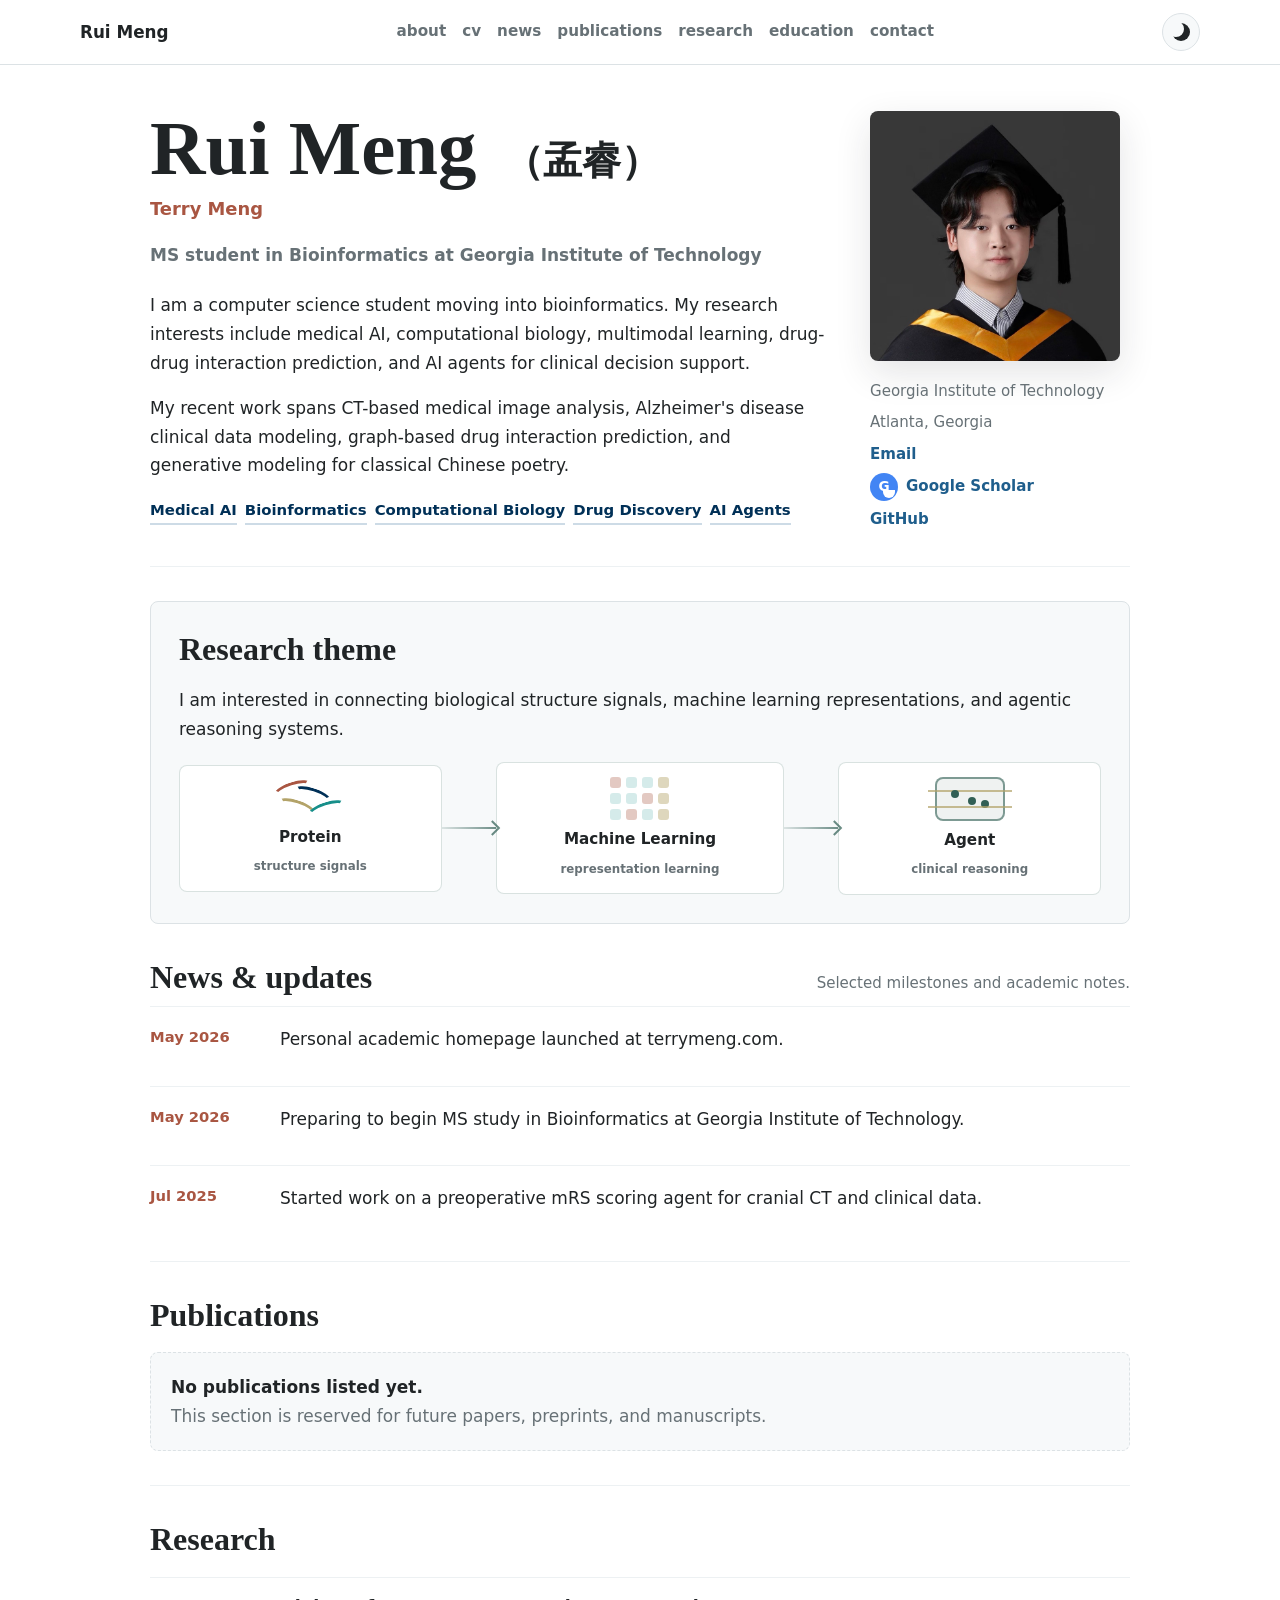
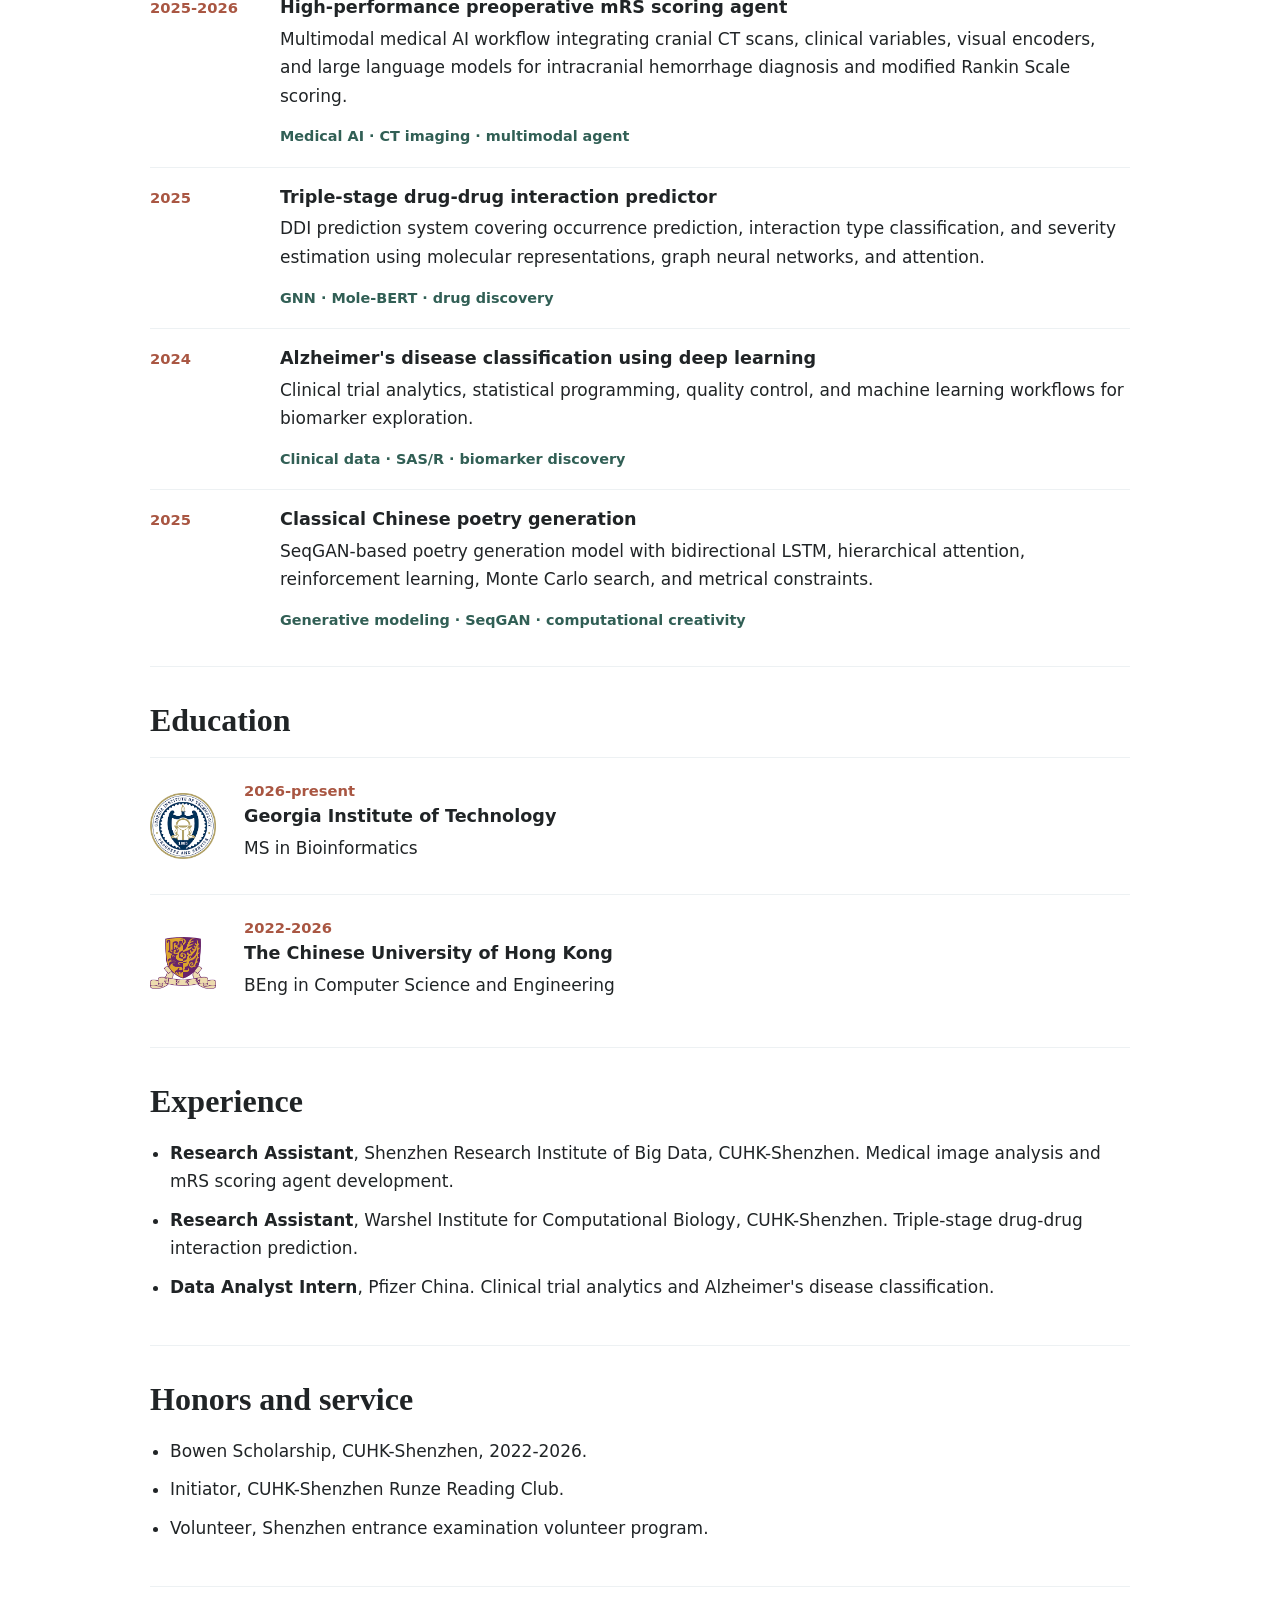
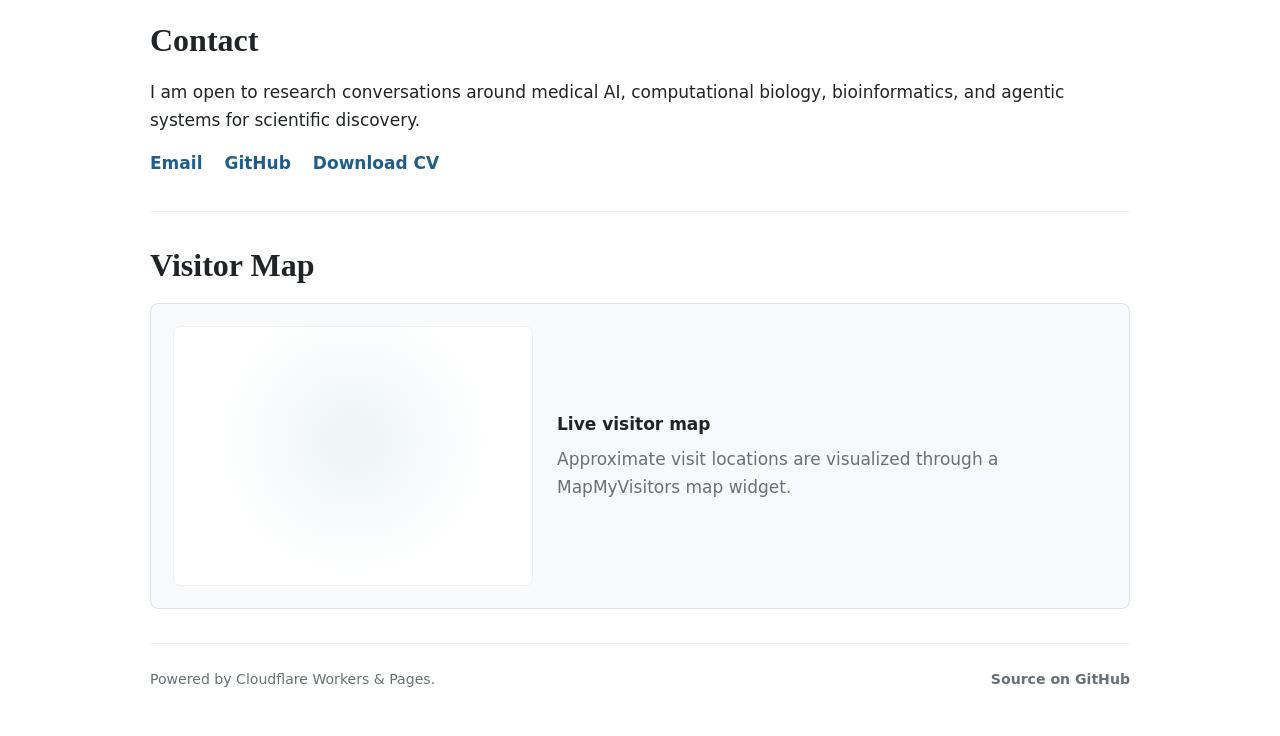
==== index.html @ f602e898 "Load visitor map synchronously" ====
<!doctype html>
<html lang="en">
  <head>
    <meta charset="utf-8" />
    <meta name="viewport" content="width=device-width, initial-scale=1" />
    <meta
      name="description"
      content="Rui Meng (Terry) is a computer science and bioinformatics student working on medical AI, computational biology, and AI agents."
    />
    <title>Rui Meng | Terry Meng</title>
    <link rel="stylesheet" href="styles.css" />
  </head>
  <body>
    <header class="site-nav">
      <div class="nav-inner">
        <a class="nav-name" href="#about">Rui Meng</a>
        <nav aria-label="Primary navigation">
          <a href="#about">about</a>
          <a href="assets/rui-meng-cv.pdf" target="_blank" rel="noreferrer">cv</a>
          <a href="#news">news</a>
          <a href="#publications">publications</a>
          <a href="#research">research</a>
          <a href="#education">education</a>
          <a href="#contact">contact</a>
        </nav>
        <button class="theme-toggle" type="button" aria-label="Switch to dark mode" aria-pressed="false">
          <span class="theme-icon" aria-hidden="true"></span>
        </button>
      </div>
    </header>

    <main class="page">
      <section id="about" class="intro">
        <div class="intro-copy">
          <h1>Rui Meng <span>（孟睿）</span></h1>
          <p class="subtitle">Terry Meng</p>
          <p class="role">
            MS student in Bioinformatics at Georgia Institute of Technology
          </p>
          <p>
            I am a computer science student moving into bioinformatics. My
            research interests include medical AI, computational biology,
            multimodal learning, drug-drug interaction prediction, and AI agents
            for clinical decision support.
          </p>
          <p>
            My recent work spans CT-based medical image analysis, Alzheimer's
            disease clinical data modeling, graph-based drug interaction
            prediction, and generative modeling for classical Chinese poetry.
          </p>
          <div class="tag-list" aria-label="Research interests">
            <span>Medical AI</span>
            <span>Bioinformatics</span>
            <span>Computational Biology</span>
            <span>Drug Discovery</span>
            <span>AI Agents</span>
          </div>
        </div>

        <aside class="intro-card" aria-label="Profile">
          <img
            class="portrait"
            src="assets/rui-meng-portrait.jpg"
            alt="Portrait of Rui Meng"
          />
          <div class="contact-mini">
            <p>Georgia Institute of Technology</p>
            <p>Atlanta, Georgia</p>
            <a href="mailto:ruimeng@link.cuhk.edu.cn">Email</a>
            <a
              class="scholar-link"
              href="https://scholar.google.com/citations?hl=zh-TW&amp;view_op=list_works&amp;gmla=AIqSsVtcHORJJxtle1S6Qe3i-XWsUtNAnCPm99GvoOduJxQQ4515jihdUo9Xwxlu1vpnOQ913yXoX1tkluy8Vg8rRFk&amp;user=augMBgYAAAAJ"
              target="_blank"
              rel="noreferrer"
            >
              <span class="scholar-icon" aria-hidden="true">G</span>
              Google Scholar
            </a>
            <a href="https://github.com/ruimeng2004" target="_blank" rel="noreferrer">GitHub</a>
          </div>
        </aside>
      </section>

      <section class="section note-box">
        <h2>Research theme</h2>
        <p>
          I am interested in connecting biological structure signals, machine
          learning representations, and agentic reasoning systems.
        </p>
        <div class="science-card" aria-label="Protein to machine learning to agent concept diagram">
          <div class="science-node">
            <div class="protein-ribbon" aria-hidden="true">
              <span></span><span></span><span></span><span></span>
            </div>
            <strong>Protein</strong>
            <small>structure signals</small>
          </div>
          <div class="science-link" aria-hidden="true"></div>
          <div class="science-node">
            <div class="ml-grid" aria-hidden="true">
              <span></span><span></span><span></span><span></span>
              <span></span><span></span><span></span><span></span>
              <span></span><span></span><span></span><span></span>
            </div>
            <strong>Machine Learning</strong>
            <small>representation learning</small>
          </div>
          <div class="science-link" aria-hidden="true"></div>
          <div class="science-node">
            <div class="agent-chip" aria-hidden="true">
              <span></span><span></span><span></span>
            </div>
            <strong>Agent</strong>
            <small>clinical reasoning</small>
          </div>
        </div>
      </section>

      <section id="news" class="section">
        <div class="section-head">
          <h2>News &amp; updates</h2>
          <span>Selected milestones and academic notes.</span>
        </div>
        <div class="news-list">
          <article>
            <time>May 2026</time>
            <p>Personal academic homepage launched at terrymeng.com.</p>
          </article>
          <article>
            <time>May 2026</time>
            <p>Preparing to begin MS study in Bioinformatics at Georgia Institute of Technology.</p>
          </article>
          <article>
            <time>Jul 2025</time>
            <p>Started work on a preoperative mRS scoring agent for cranial CT and clinical data.</p>
          </article>
        </div>
      </section>

      <section id="publications" class="section">
        <h2>Publications</h2>
        <div class="empty-state">
          <strong>No publications listed yet.</strong>
          <p>This section is reserved for future papers, preprints, and manuscripts.</p>
        </div>
      </section>

      <section id="research" class="section">
        <h2>Research</h2>
        <div class="research-list">
          <article>
            <time>2025-2026</time>
            <div>
              <h3>High-performance preoperative mRS scoring agent</h3>
              <p>
                Multimodal medical AI workflow integrating cranial CT scans,
                clinical variables, visual encoders, and large language models
                for intracranial hemorrhage diagnosis and modified Rankin Scale
                scoring.
              </p>
              <span>Medical AI · CT imaging · multimodal agent</span>
            </div>
          </article>
          <article>
            <time>2025</time>
            <div>
              <h3>Triple-stage drug-drug interaction predictor</h3>
              <p>
                DDI prediction system covering occurrence prediction, interaction
                type classification, and severity estimation using molecular
                representations, graph neural networks, and attention.
              </p>
              <span>GNN · Mole-BERT · drug discovery</span>
            </div>
          </article>
          <article>
            <time>2024</time>
            <div>
              <h3>Alzheimer's disease classification using deep learning</h3>
              <p>
                Clinical trial analytics, statistical programming, quality
                control, and machine learning workflows for biomarker exploration.
              </p>
              <span>Clinical data · SAS/R · biomarker discovery</span>
            </div>
          </article>
          <article>
            <time>2025</time>
            <div>
              <h3>Classical Chinese poetry generation</h3>
              <p>
                SeqGAN-based poetry generation model with bidirectional LSTM,
                hierarchical attention, reinforcement learning, Monte Carlo
                search, and metrical constraints.
              </p>
              <span>Generative modeling · SeqGAN · computational creativity</span>
            </div>
          </article>
        </div>
      </section>

      <section id="education" class="section">
        <h2>Education</h2>
        <div class="education-list">
          <article>
            <img src="assets/gatech-logo.png" alt="Georgia Tech seal" />
            <div>
              <time>2026-present</time>
              <h3>Georgia Institute of Technology</h3>
              <p>MS in Bioinformatics</p>
            </div>
          </article>
          <article>
            <img src="assets/cuhk-logo.png" alt="CUHK emblem" />
            <div>
              <time>2022-2026</time>
              <h3>The Chinese University of Hong Kong</h3>
              <p>BEng in Computer Science and Engineering</p>
            </div>
          </article>
        </div>
      </section>

      <section id="experience" class="section">
        <h2>Experience</h2>
        <ul class="text-list">
          <li>
            <strong>Research Assistant</strong>, Shenzhen Research Institute of Big Data,
            CUHK-Shenzhen. Medical image analysis and mRS scoring agent development.
          </li>
          <li>
            <strong>Research Assistant</strong>, Warshel Institute for Computational Biology,
            CUHK-Shenzhen. Triple-stage drug-drug interaction prediction.
          </li>
          <li>
            <strong>Data Analyst Intern</strong>, Pfizer China. Clinical trial analytics and
            Alzheimer's disease classification.
          </li>
        </ul>
      </section>

      <section class="section">
        <h2>Honors and service</h2>
        <ul class="text-list">
          <li>Bowen Scholarship, CUHK-Shenzhen, 2022-2026.</li>
          <li>Initiator, CUHK-Shenzhen Runze Reading Club.</li>
          <li>Volunteer, Shenzhen entrance examination volunteer program.</li>
        </ul>
      </section>

      <section id="contact" class="section">
        <h2>Contact</h2>
        <p>
          I am open to research conversations around medical AI, computational
          biology, bioinformatics, and agentic systems for scientific discovery.
        </p>
        <div class="contact-links">
          <a href="mailto:ruimeng@link.cuhk.edu.cn">Email</a>
          <a href="https://github.com/ruimeng2004" target="_blank" rel="noreferrer">GitHub</a>
          <a href="assets/rui-meng-cv.pdf" target="_blank" rel="noreferrer">Download CV</a>
        </div>
      </section>

      <section class="section visitor-section">
        <h2>Visitor Map</h2>
        <div class="visitor-map" aria-label="Live visitor map">
          <div class="visitor-widget">
            <script
              type="text/javascript"
              id="mapmyvisitors"
              src="https://mapmyvisitors.com/map.js?d=gD9f9GRWeYa3bEvKVdi5JHo2NsGibYyhEa54VOa_Qj4&amp;cl=ffffff&amp;w=a"
            ></script>
          </div>
          <div>
            <strong>Live visitor map</strong>
            <p>
              Approximate visit locations are visualized through a
              MapMyVisitors map widget.
            </p>
          </div>
        </div>
      </section>

      <footer class="site-footer">
        <span>Powered by Cloudflare Workers &amp; Pages.</span>
        <a href="https://github.com/ruimeng2004/terrymeng.com" target="_blank" rel="noreferrer">
          Source on GitHub
        </a>
      </footer>
    </main>
    <script src="theme.js"></script>
  </body>
</html>
---- styles.css ----
:root {
  color-scheme: light;
  --ink: #202426;
  --muted: #677176;
  --link: #1f5e8c;
  --line: #dce2e5;
  --soft-line: #edf1f3;
  --wash: #f7f9fa;
  --card: #ffffff;
  --brick: #a95642;
  --green: #315f55;
  --gold: #b3a369;
  --teal: #178f8a;
  --blue: #003057;
  --nav-bg: rgba(255, 255, 255, 0.96);
}

:root[data-theme="dark"] {
  color-scheme: dark;
  --ink: #edf2f3;
  --muted: #a9b5ba;
  --link: #8ec7ff;
  --line: #344146;
  --soft-line: #263238;
  --wash: #151d20;
  --card: #0f1518;
  --brick: #e39a86;
  --green: #8bbeb2;
  --gold: #d3c17c;
  --teal: #72d6d0;
  --blue: #9dc8ff;
  --nav-bg: rgba(15, 21, 24, 0.94);
}

* {
  box-sizing: border-box;
}

html {
  scroll-behavior: smooth;
}

body {
  margin: 0;
  color: var(--ink);
  background: var(--card);
  font-family: ui-sans-serif, system-ui, -apple-system, BlinkMacSystemFont, "Segoe UI", sans-serif;
  font-size: 17px;
  line-height: 1.68;
}

a {
  color: var(--link);
  text-decoration: none;
}

a:hover {
  text-decoration: underline;
}

.site-nav {
  position: sticky;
  top: 0;
  z-index: 20;
  border-bottom: 1px solid var(--line);
  background: var(--nav-bg);
  backdrop-filter: blur(12px);
}

.nav-inner {
  display: flex;
  align-items: center;
  justify-content: space-between;
  gap: 28px;
  width: min(1120px, calc(100% - 40px));
  min-height: 64px;
  margin: 0 auto;
}

.nav-name {
  color: var(--ink);
  font-size: 1.05rem;
  font-weight: 800;
}

.site-nav nav {
  display: flex;
  flex-wrap: wrap;
  gap: 16px;
  font-size: 0.95rem;
  font-weight: 750;
}

.theme-toggle {
  display: inline-grid;
  width: 38px;
  height: 38px;
  place-items: center;
  flex: 0 0 auto;
  border: 1px solid var(--line);
  border-radius: 50%;
  background: var(--wash);
  color: var(--ink);
  cursor: pointer;
}

.theme-icon {
  position: relative;
  width: 18px;
  height: 18px;
  border-radius: 50%;
  background: transparent;
  box-shadow: inset -5px -3px 0 1px var(--ink);
}

:root[data-theme="dark"] .theme-icon {
  width: 30px;
  height: 30px;
  background: url("assets/sun-white.png") center / contain no-repeat;
  box-shadow: none;
}

.site-nav nav a {
  color: var(--muted);
}

.page {
  width: min(980px, calc(100% - 40px));
  margin: 0 auto;
  padding: 46px 0 44px;
}

.intro {
  display: grid;
  grid-template-columns: minmax(0, 1fr) 260px;
  gap: 44px;
  align-items: start;
  padding-bottom: 34px;
  border-bottom: 1px solid var(--soft-line);
}

.intro h1 {
  margin: 0 0 6px;
  font-family: ui-serif, Georgia, Cambria, "Times New Roman", serif;
  font-size: clamp(2.8rem, 6vw, 4.8rem);
  line-height: 1;
}

.intro h1 span {
  display: inline-block;
  margin-left: 8px;
  font-family: ui-sans-serif, system-ui, sans-serif;
  font-size: clamp(1.5rem, 3.2vw, 2.45rem);
  font-weight: 900;
}

.subtitle {
  margin: 0 0 8px;
  color: var(--brick);
  font-size: 1.12rem;
  font-weight: 800;
}

.role {
  margin-bottom: 22px;
  color: var(--muted);
  font-weight: 700;
}

.intro-copy p {
  max-width: 680px;
}

.tag-list {
  display: flex;
  flex-wrap: wrap;
  gap: 8px;
  margin-top: 18px;
}

.tag-list span {
  border-bottom: 2px solid rgba(31, 94, 140, 0.22);
  color: var(--blue);
  font-size: 0.93rem;
  font-weight: 800;
}

.intro-card {
  display: grid;
  gap: 18px;
  justify-items: start;
}

.portrait {
  display: block;
  width: 250px;
  aspect-ratio: 1;
  object-fit: cover;
  object-position: center 22%;
  border-radius: 8px;
  box-shadow: 0 12px 36px rgba(32, 36, 38, 0.12);
}

:root[data-theme="dark"] .portrait {
  box-shadow: 0 12px 38px rgba(0, 0, 0, 0.35);
}

.contact-mini {
  display: grid;
  gap: 6px;
  color: var(--muted);
  font-size: 0.94rem;
}

.contact-mini p {
  margin: 0;
}

.contact-mini a {
  font-weight: 800;
}

.scholar-link {
  display: inline-flex;
  align-items: center;
  gap: 8px;
}

.scholar-icon {
  position: relative;
  display: inline-grid;
  width: 28px;
  height: 28px;
  place-items: center;
  flex: 0 0 auto;
  border-radius: 50%;
  background: #4285f4;
  color: #fff;
  font-size: 0.85rem;
  font-weight: 900;
}

.scholar-icon::after {
  position: absolute;
  right: 3px;
  bottom: 3px;
  width: 12px;
  height: 8px;
  border-radius: 0 0 12px 12px;
  background: #fff;
  content: "";
}

.section {
  padding: 34px 0;
  border-bottom: 1px solid var(--soft-line);
}

.section h2 {
  margin: 0 0 18px;
  font-family: ui-serif, Georgia, Cambria, "Times New Roman", serif;
  font-size: 2rem;
  line-height: 1.2;
}

.section h3 {
  margin: 0 0 6px;
  font-size: 1.1rem;
  line-height: 1.3;
}

.section p {
  margin: 0 0 14px;
}

.section-head {
  display: flex;
  align-items: baseline;
  justify-content: space-between;
  gap: 18px;
  margin-bottom: 10px;
}

.section-head h2 {
  margin-bottom: 0;
}

.section-head span {
  color: var(--muted);
  font-size: 0.94rem;
}

.note-box {
  padding: 28px;
  margin-top: 34px;
  border: 1px solid var(--line);
  border-radius: 8px;
  background: var(--wash);
}

.science-card {
  display: grid;
  grid-template-columns: 1fr 54px 1.1fr 54px 1fr;
  align-items: center;
  margin-top: 18px;
}

.science-node {
  display: grid;
  min-height: 112px;
  align-content: center;
  justify-items: center;
  gap: 7px;
  padding: 14px;
  border: 1px solid rgba(49, 95, 85, 0.18);
  border-radius: 8px;
  background: var(--card);
  text-align: center;
}

.science-node strong {
  font-size: 0.95rem;
}

.science-node small {
  color: var(--muted);
  font-size: 0.74rem;
  font-weight: 800;
}

.science-link {
  position: relative;
  height: 2px;
  background: linear-gradient(90deg, rgba(49, 95, 85, 0.14), rgba(49, 95, 85, 0.7));
}

.science-link::after {
  position: absolute;
  top: 50%;
  right: -2px;
  width: 9px;
  height: 9px;
  border-top: 2px solid rgba(49, 95, 85, 0.72);
  border-right: 2px solid rgba(49, 95, 85, 0.72);
  content: "";
  transform: translateY(-50%) rotate(45deg);
}

.protein-ribbon {
  position: relative;
  width: 74px;
  height: 38px;
}

.protein-ribbon span {
  position: absolute;
  width: 40px;
  height: 16px;
  border: 3px solid var(--brick);
  border-color: var(--brick) transparent transparent transparent;
  border-radius: 50%;
}

.protein-ribbon span:nth-child(1) {
  left: 0;
  top: 2px;
  transform: rotate(-18deg);
}

.protein-ribbon span:nth-child(2) {
  left: 19px;
  top: 8px;
  border-color: var(--blue) transparent transparent transparent;
  transform: rotate(18deg);
}

.protein-ribbon span:nth-child(3) {
  left: 3px;
  top: 20px;
  border-color: var(--gold) transparent transparent transparent;
  transform: rotate(18deg);
}

.protein-ribbon span:nth-child(4) {
  left: 34px;
  top: 22px;
  border-color: var(--teal) transparent transparent transparent;
  transform: rotate(-18deg);
}

.ml-grid {
  display: grid;
  grid-template-columns: repeat(4, 11px);
  gap: 5px;
}

.ml-grid span {
  width: 11px;
  height: 11px;
  border-radius: 3px;
  background: rgba(23, 143, 138, 0.18);
}

.ml-grid span:nth-child(3n + 1) {
  background: rgba(169, 86, 66, 0.32);
}

.ml-grid span:nth-child(4n) {
  background: rgba(179, 163, 105, 0.44);
}

.agent-chip {
  position: relative;
  width: 70px;
  height: 44px;
  border: 2px solid rgba(49, 95, 85, 0.6);
  border-radius: 8px;
  background: rgba(49, 95, 85, 0.08);
}

.agent-chip::before,
.agent-chip::after {
  position: absolute;
  left: -9px;
  right: -9px;
  height: 2px;
  background: rgba(179, 163, 105, 0.7);
  content: "";
}

.agent-chip::before {
  top: 11px;
}

.agent-chip::after {
  bottom: 11px;
}

.agent-chip span {
  position: absolute;
  width: 8px;
  height: 8px;
  border-radius: 50%;
  background: var(--green);
}

.agent-chip span:nth-child(1) {
  left: 14px;
  top: 11px;
}

.agent-chip span:nth-child(2) {
  left: 31px;
  top: 18px;
}

.agent-chip span:nth-child(3) {
  right: 14px;
  bottom: 11px;
}

.news-list,
.research-list,
.education-list {
  display: grid;
  gap: 18px;
}

.news-list article,
.research-list article,
.education-list article {
  display: grid;
  grid-template-columns: 112px minmax(0, 1fr);
  gap: 18px;
  padding-top: 18px;
  border-top: 1px solid var(--soft-line);
}

.news-list time,
.research-list time,
.education-list time {
  color: var(--brick);
  font-size: 0.92rem;
  font-weight: 900;
}

.research-list article span {
  display: block;
  color: var(--green);
  font-size: 0.9rem;
  font-weight: 800;
}

.education-list img {
  width: 66px;
  height: 66px;
  object-fit: contain;
}

.education-list article {
  grid-template-columns: 76px minmax(0, 1fr);
  align-items: center;
}

.empty-state {
  padding: 20px;
  border: 1px dashed var(--line);
  border-radius: 8px;
  background: var(--wash);
}

.empty-state p {
  margin-bottom: 0;
  color: var(--muted);
}

.text-list {
  margin: 0;
  padding-left: 20px;
}

.text-list li {
  margin-bottom: 10px;
}

.contact-links {
  display: flex;
  flex-wrap: wrap;
  gap: 12px 22px;
  font-weight: 800;
}

.visitor-map {
  display: grid;
  grid-template-columns: minmax(260px, 360px) minmax(220px, 1fr);
  gap: 24px;
  align-items: center;
  padding: 22px;
  border: 1px solid var(--line);
  border-radius: 8px;
  background: var(--wash);
}

.visitor-widget {
  display: grid;
  min-height: 260px;
  place-items: center;
  overflow: hidden;
  border: 1px solid var(--soft-line);
  border-radius: 8px;
  background:
    radial-gradient(circle at 50% 44%, rgba(234, 243, 245, 0.9), rgba(255, 255, 255, 0.72) 60%),
    var(--card);
}

.visitor-map strong {
  display: block;
  margin-bottom: 6px;
}

.visitor-map p {
  margin-bottom: 0;
  color: var(--muted);
}

.site-footer {
  display: flex;
  flex-wrap: wrap;
  gap: 8px 16px;
  justify-content: space-between;
  padding: 24px 0 0;
  color: var(--muted);
  font-size: 0.88rem;
}

.site-footer a {
  color: var(--muted);
  font-weight: 800;
}

@media (max-width: 820px) {
  .site-nav {
    position: static;
  }

  .nav-inner {
    align-items: flex-start;
    flex-direction: column;
    padding: 14px 0;
  }

  .intro,
  .visitor-map {
    grid-template-columns: 1fr;
  }

  .intro-card {
    justify-items: start;
  }

  .portrait {
    width: min(250px, 100%);
  }

  .science-card {
    grid-template-columns: 1fr;
    gap: 12px;
  }

  .science-link {
    width: 2px;
    height: 22px;
    justify-self: center;
    background: linear-gradient(180deg, rgba(49, 95, 85, 0.14), rgba(49, 95, 85, 0.7));
  }

  .science-link::after {
    top: auto;
    right: auto;
    bottom: -2px;
    left: 50%;
    transform: translateX(-50%) rotate(135deg);
  }
}

@media (max-width: 560px) {
  body {
    font-size: 16px;
  }

  .page {
    width: min(100% - 28px, 980px);
  }

  .intro h1 span {
    display: block;
    margin: 6px 0 0;
  }

  .news-list article,
  .research-list article,
  .education-list article {
    grid-template-columns: 1fr;
  }

  .note-box {
    padding: 20px;
  }
}
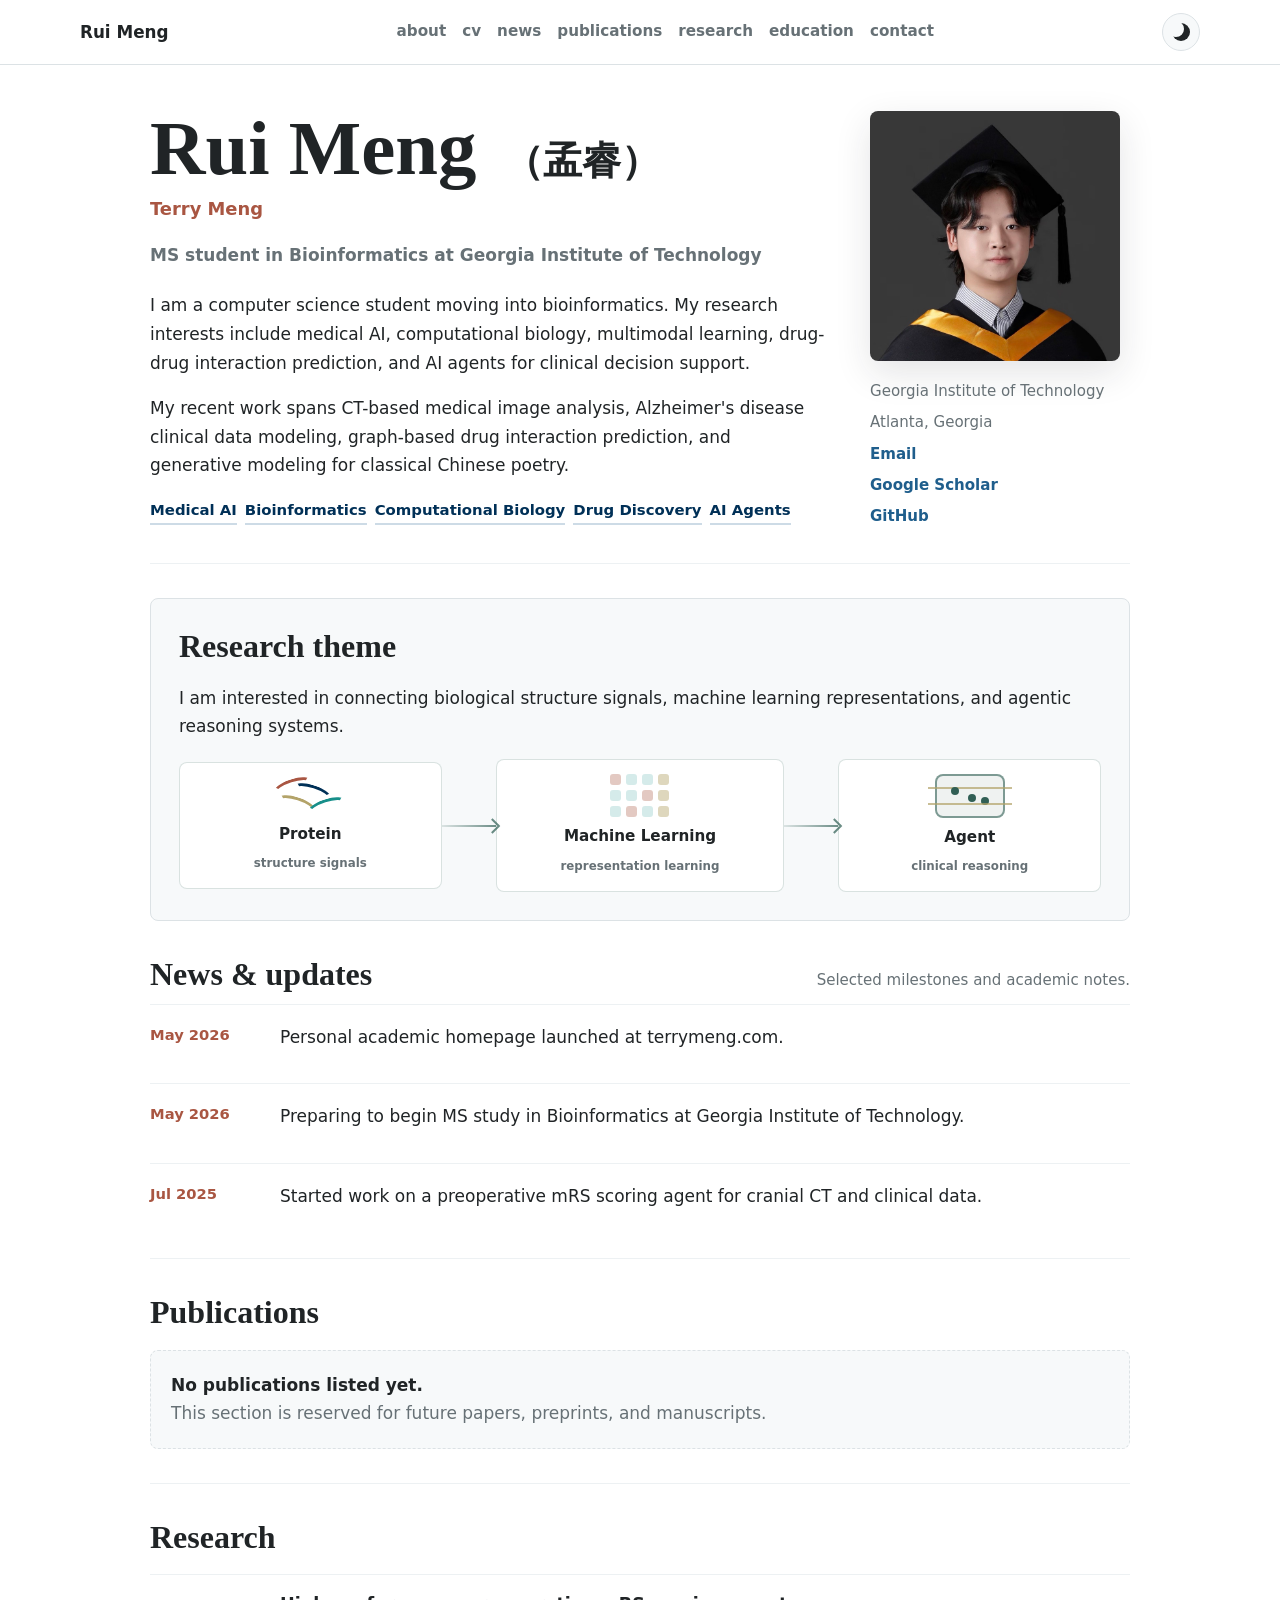
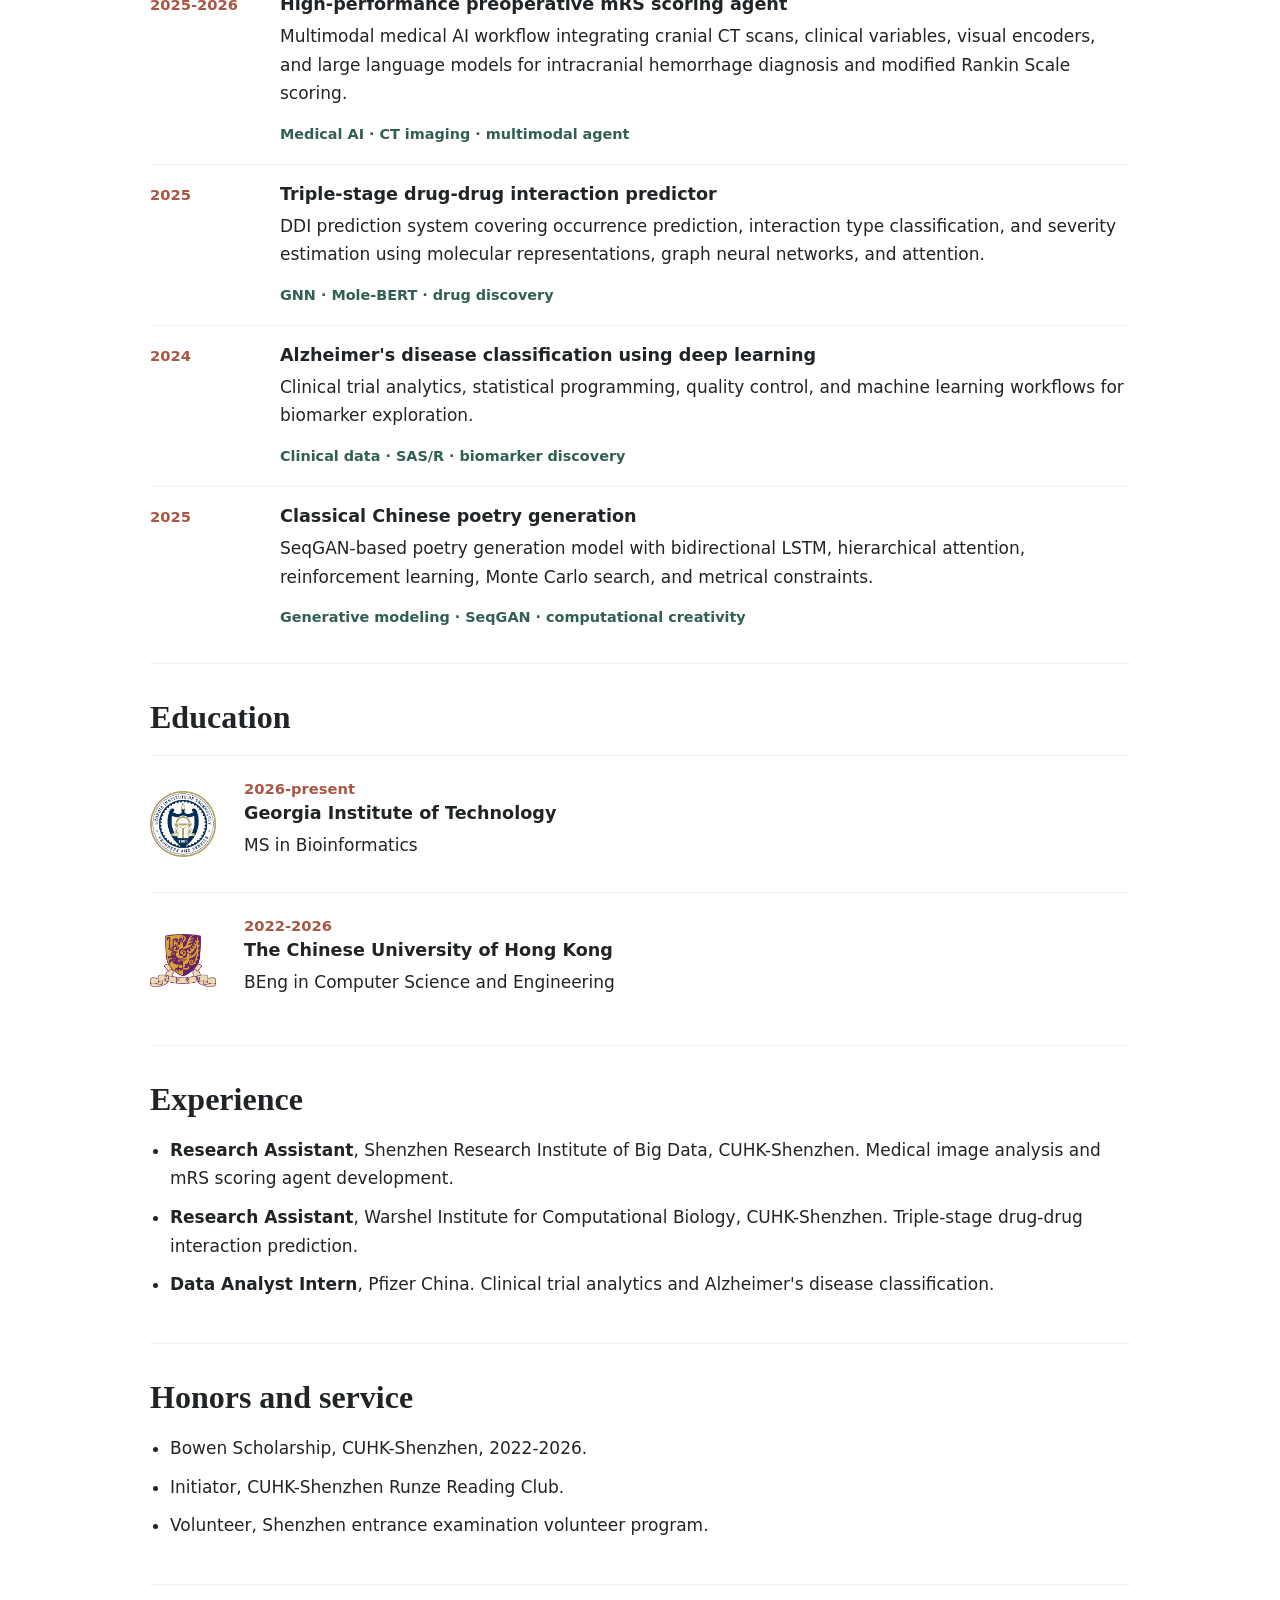
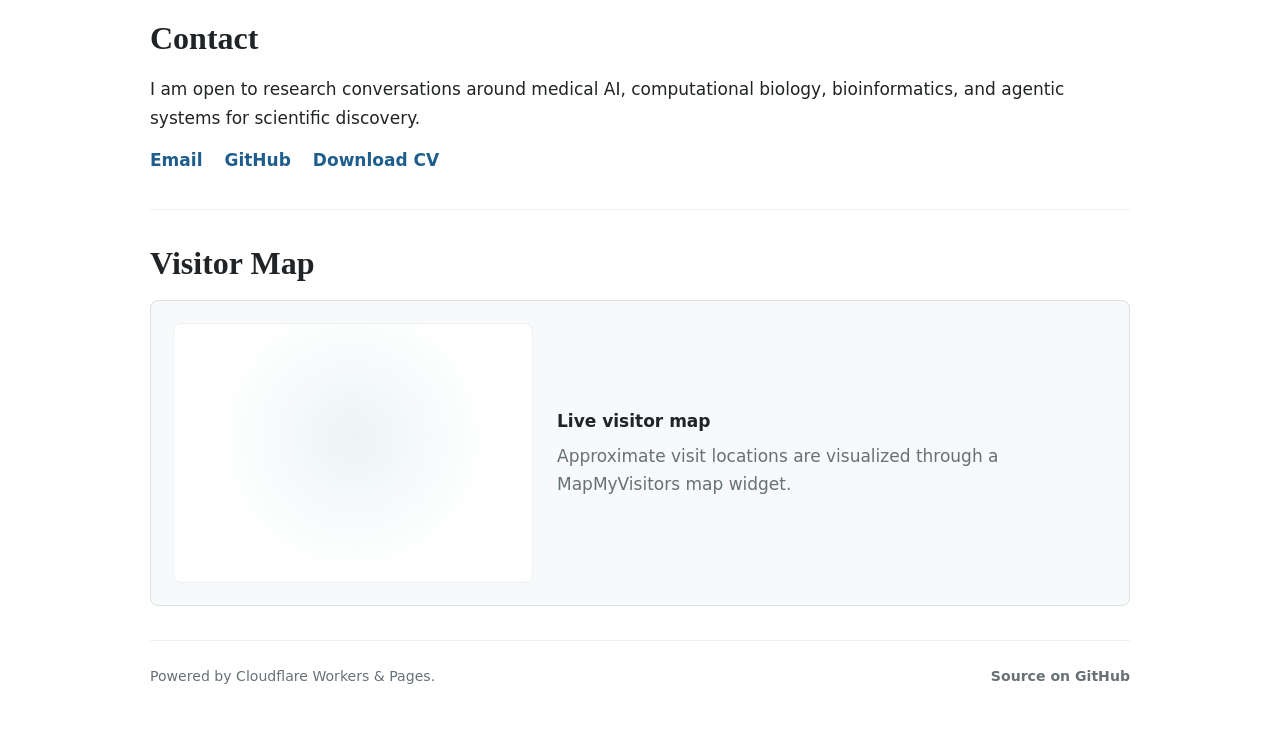
==== commit bcdcacac: "Remove Google Scholar icon" ====
--- a/index.html
+++ b/index.html
@@ -73,7 +73,6 @@
               target="_blank"
               rel="noreferrer"
             >
-              <span class="scholar-icon" aria-hidden="true">G</span>
               Google Scholar
             </a>
             <a href="https://github.com/ruimeng2004" target="_blank" rel="noreferrer">GitHub</a>
--- a/styles.css
+++ b/styles.css
@@ -221,34 +221,7 @@
 }
 
 .scholar-link {
-  display: inline-flex;
-  align-items: center;
-  gap: 8px;
-}
-
-.scholar-icon {
-  position: relative;
-  display: inline-grid;
-  width: 28px;
-  height: 28px;
-  place-items: center;
-  flex: 0 0 auto;
-  border-radius: 50%;
-  background: #4285f4;
-  color: #fff;
-  font-size: 0.85rem;
-  font-weight: 900;
-}
-
-.scholar-icon::after {
-  position: absolute;
-  right: 3px;
-  bottom: 3px;
-  width: 12px;
-  height: 8px;
-  border-radius: 0 0 12px 12px;
-  background: #fff;
-  content: "";
+  font-weight: 800;
 }
 
 .section {
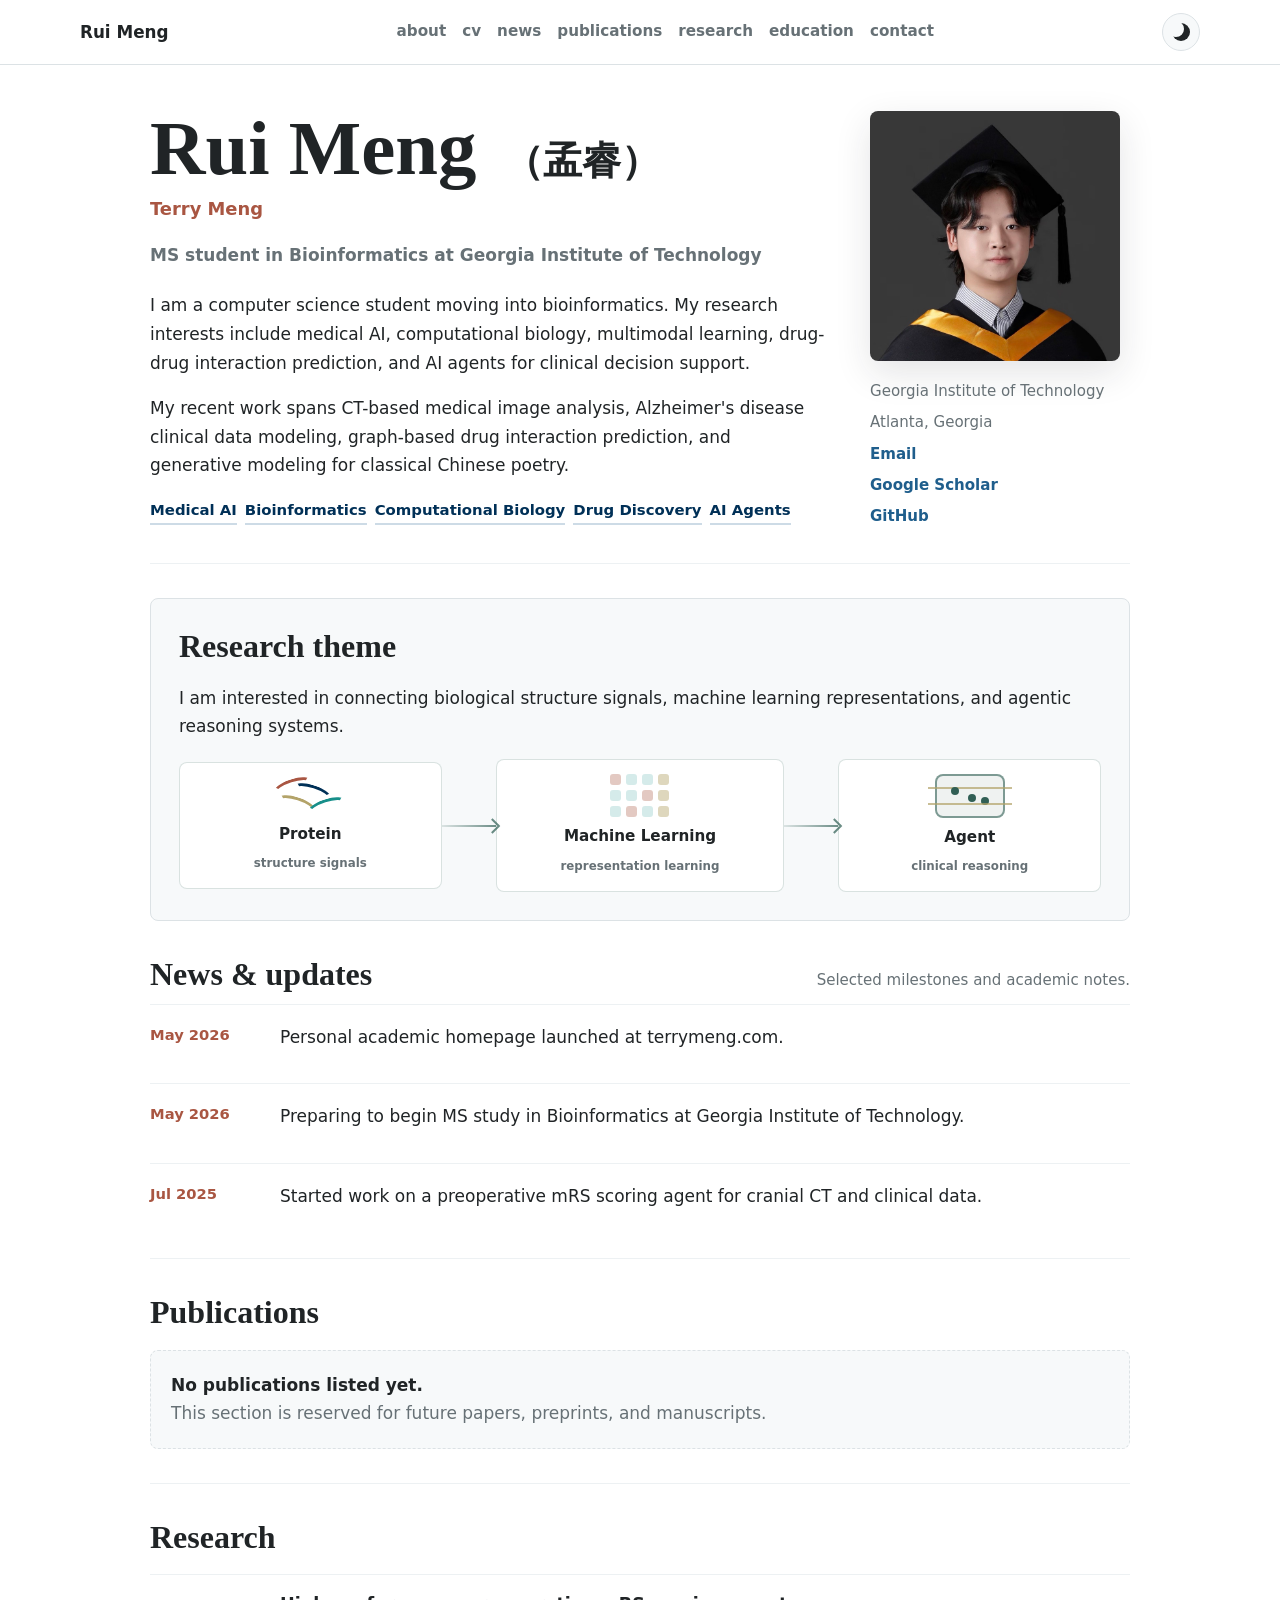
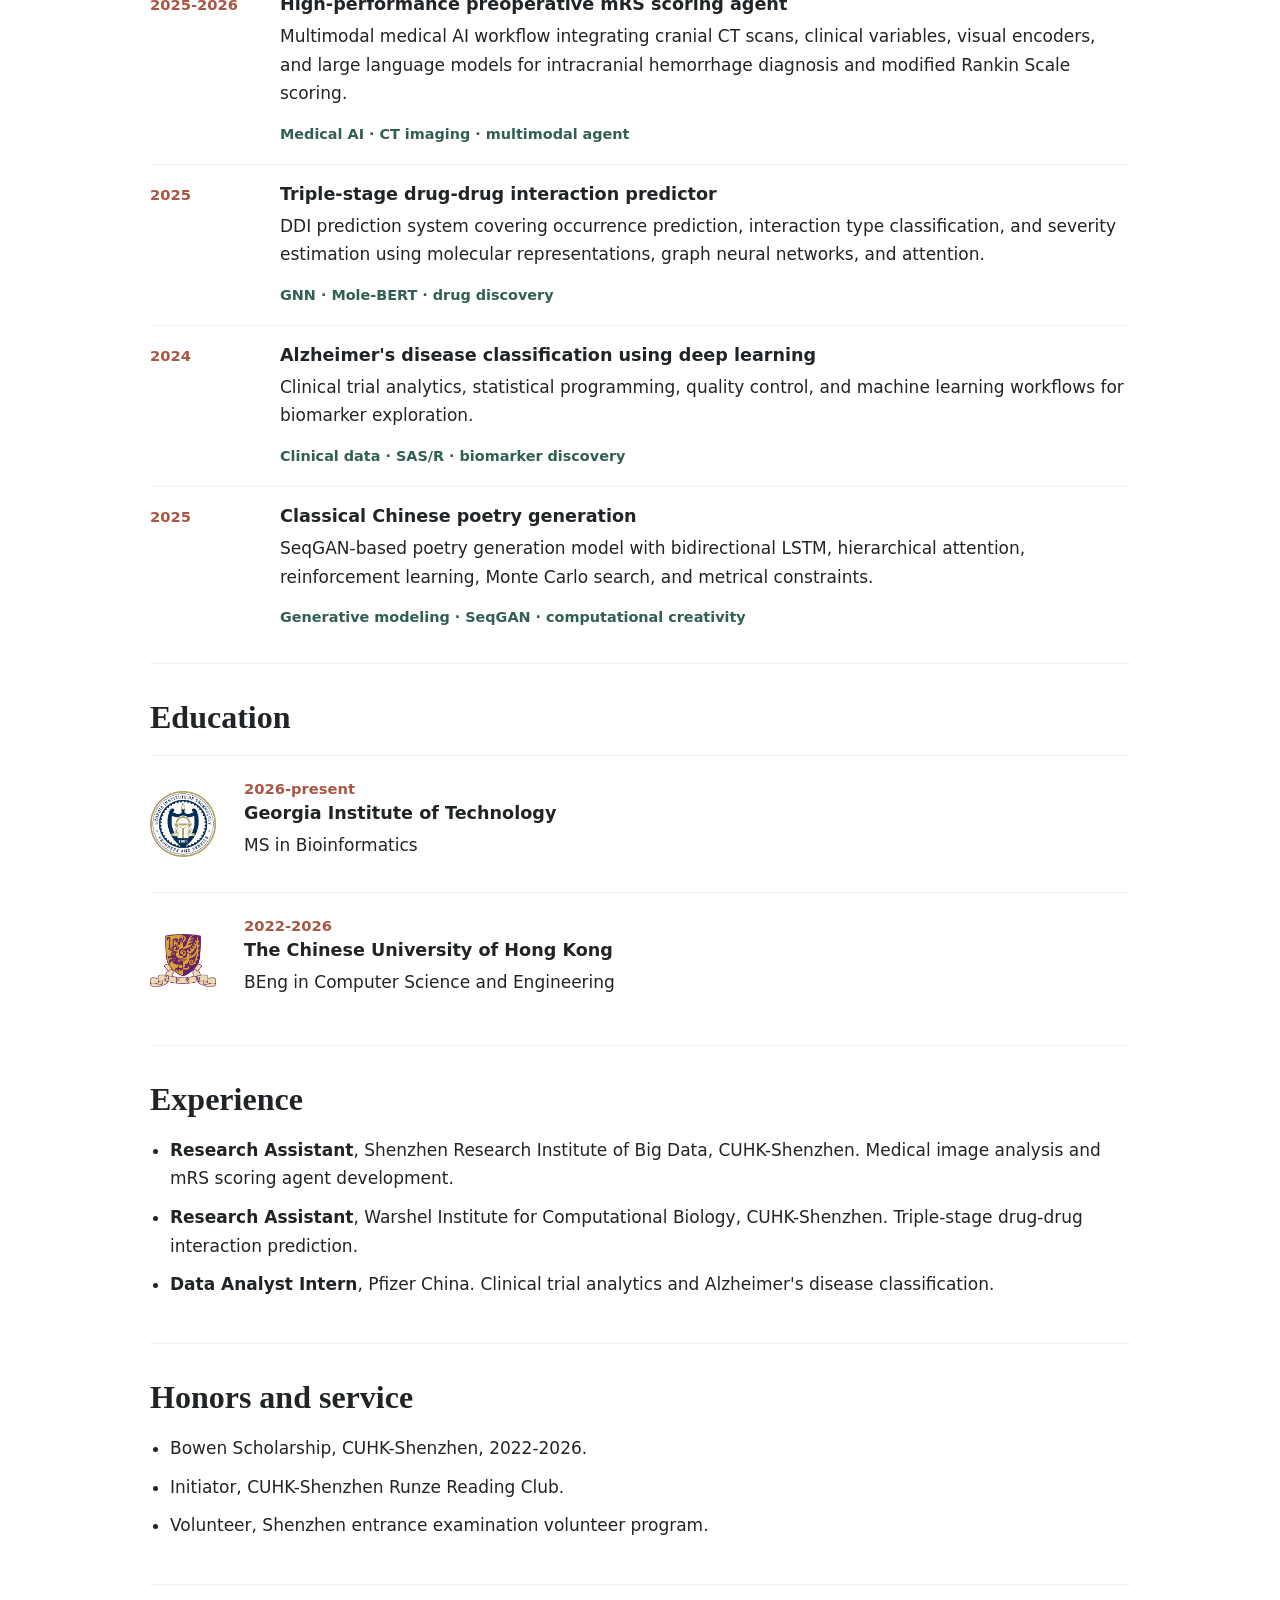
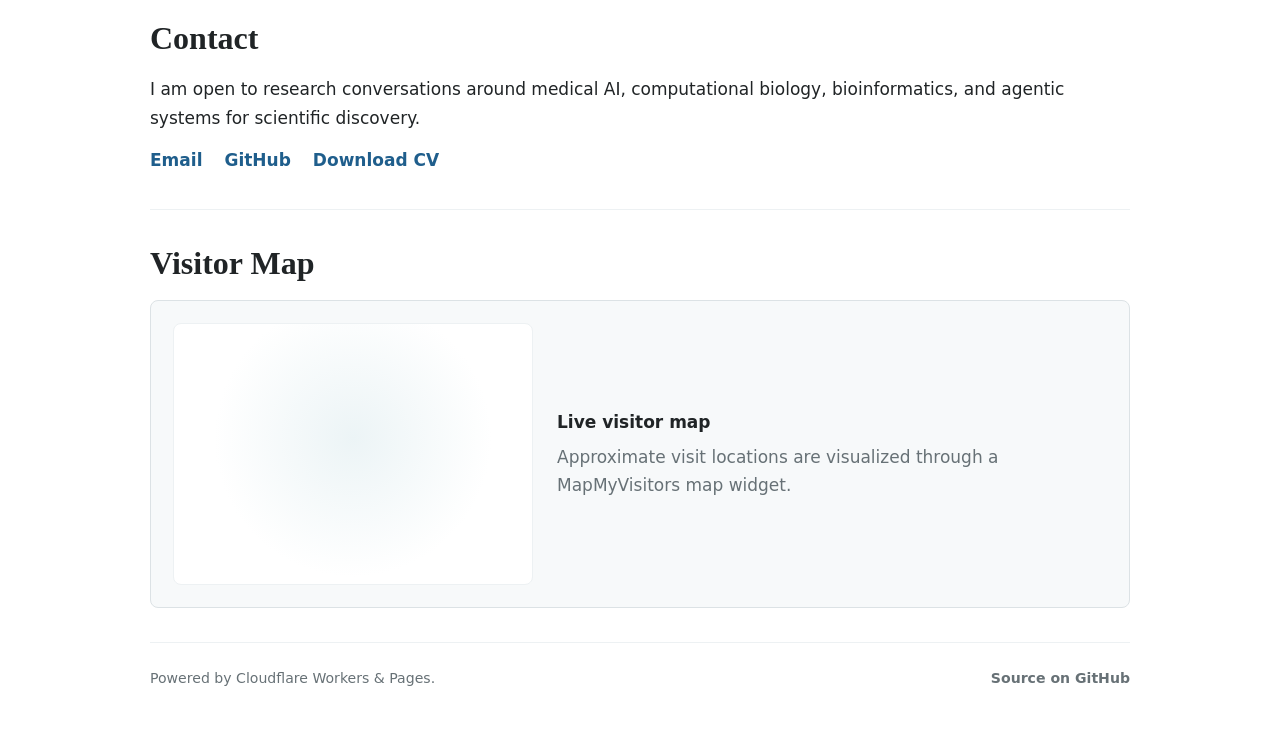
==== commit a92f2c39: "Isolate visitor map widget" ====
--- a/index.html
+++ b/index.html
@@ -264,11 +264,12 @@
         <h2>Visitor Map</h2>
         <div class="visitor-map" aria-label="Live visitor map">
           <div class="visitor-widget">
-            <script
-              type="text/javascript"
-              id="mapmyvisitors"
-              src="https://mapmyvisitors.com/map.js?d=gD9f9GRWeYa3bEvKVdi5JHo2NsGibYyhEa54VOa_Qj4&amp;cl=ffffff&amp;w=a"
-            ></script>
+            <iframe
+              class="visitor-frame"
+              title="MapMyVisitors visitor map"
+              src="visitor-map.html"
+              loading="lazy"
+            ></iframe>
           </div>
           <div>
             <strong>Live visitor map</strong>
--- a/styles.css
+++ b/styles.css
@@ -526,6 +526,12 @@
     var(--card);
 }
 
+.visitor-frame {
+  width: 100%;
+  min-height: 260px;
+  border: 0;
+}
+
 .visitor-map strong {
   display: block;
   margin-bottom: 6px;
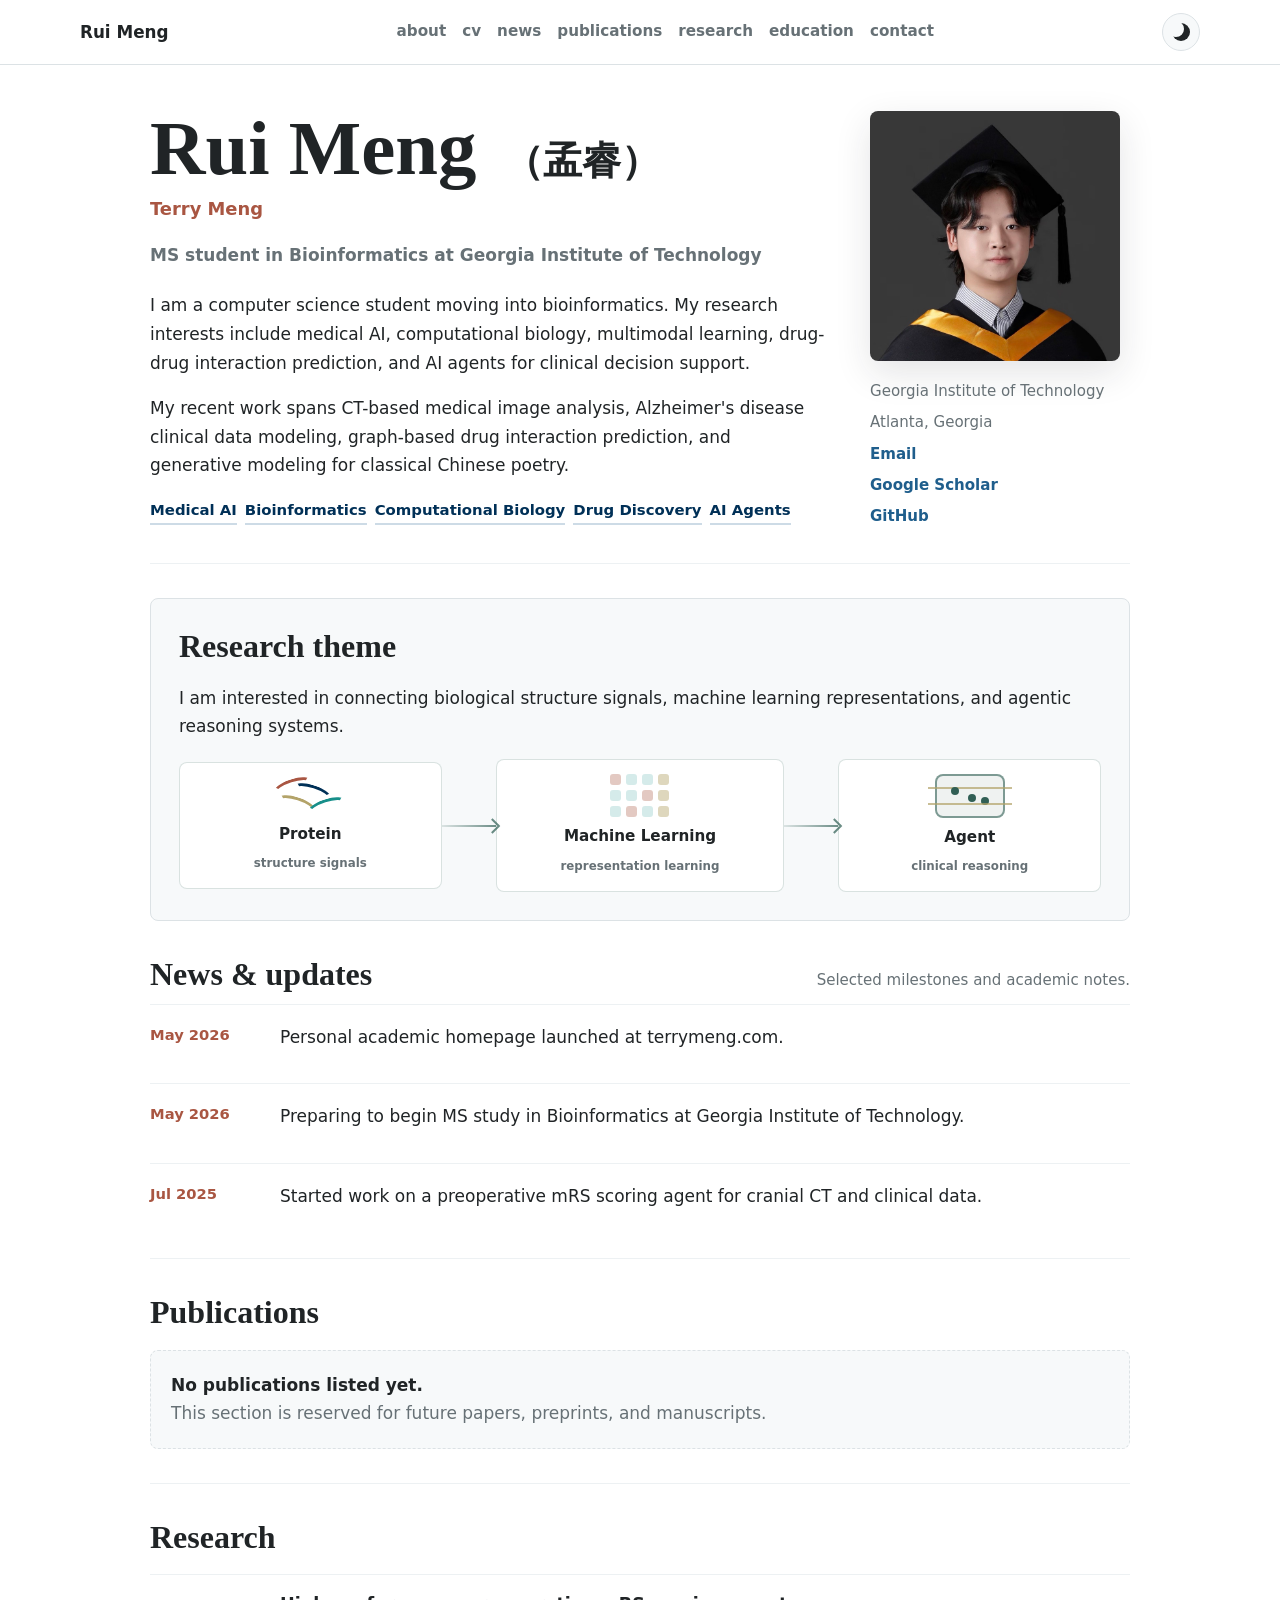
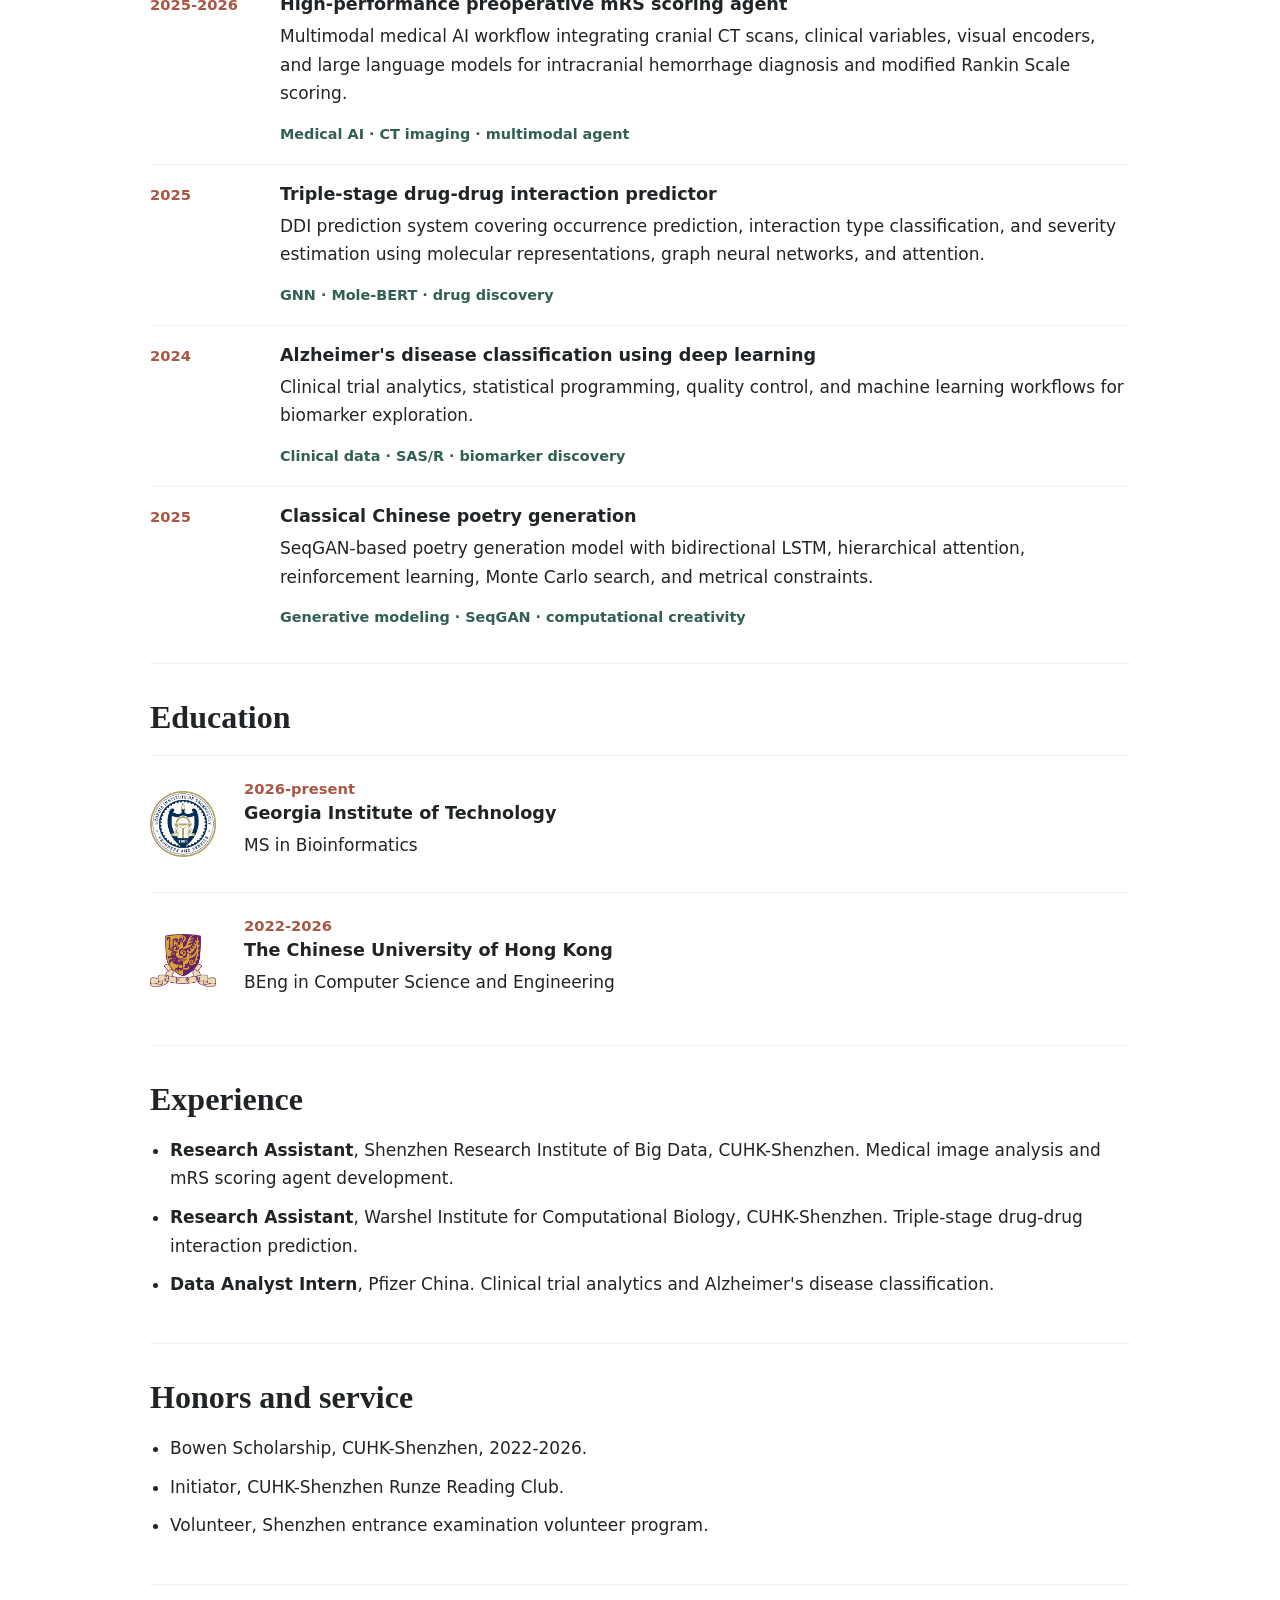
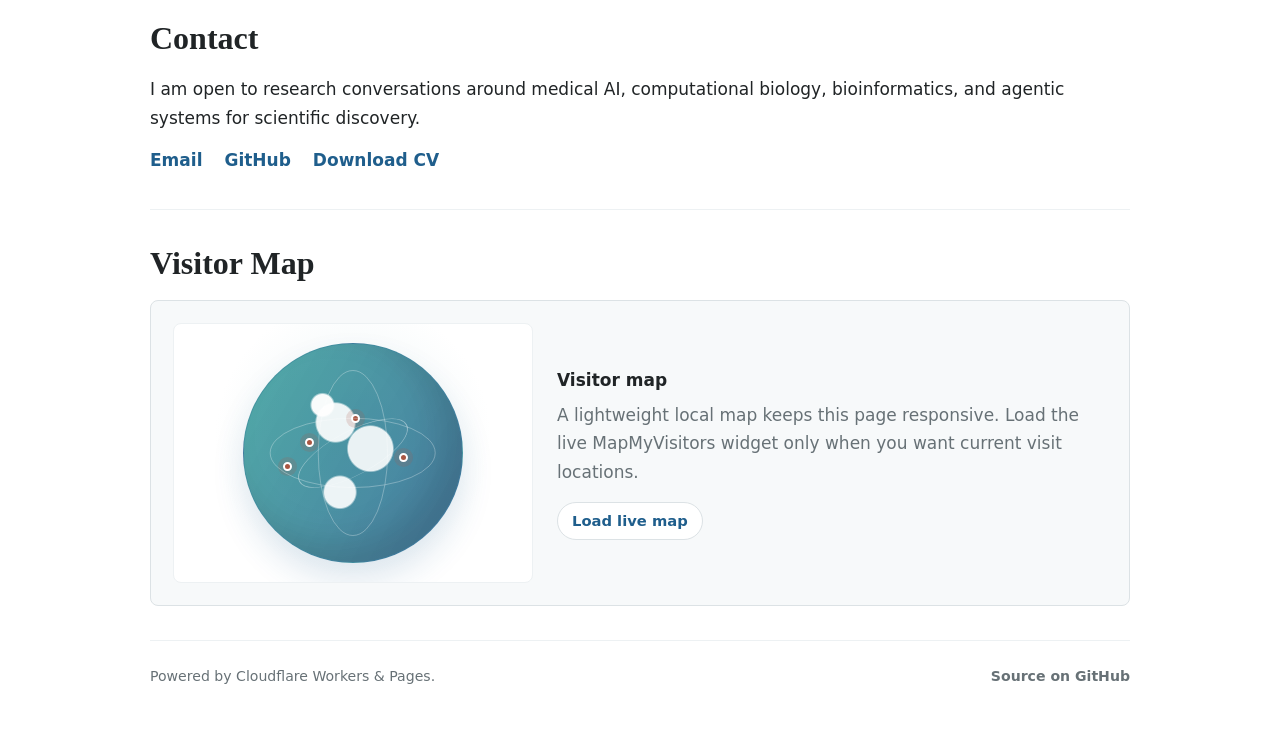
==== commit 310767f7: "Make visitor map load on demand" ====
--- a/index.html
+++ b/index.html
@@ -66,7 +66,7 @@
           <div class="contact-mini">
             <p>Georgia Institute of Technology</p>
             <p>Atlanta, Georgia</p>
-            <a href="mailto:ruimeng@link.cuhk.edu.cn">Email</a>
+            <a href="mailto:rmeng41@gatech.edu">Email</a>
             <a
               class="scholar-link"
               href="https://scholar.google.com/citations?hl=zh-TW&amp;view_op=list_works&amp;gmla=AIqSsVtcHORJJxtle1S6Qe3i-XWsUtNAnCPm99GvoOduJxQQ4515jihdUo9Xwxlu1vpnOQ913yXoX1tkluy8Vg8rRFk&amp;user=augMBgYAAAAJ"
@@ -254,7 +254,7 @@
           biology, bioinformatics, and agentic systems for scientific discovery.
         </p>
         <div class="contact-links">
-          <a href="mailto:ruimeng@link.cuhk.edu.cn">Email</a>
+          <a href="mailto:rmeng41@gatech.edu">Email</a>
           <a href="https://github.com/ruimeng2004" target="_blank" rel="noreferrer">GitHub</a>
           <a href="assets/rui-meng-cv.pdf" target="_blank" rel="noreferrer">Download CV</a>
         </div>
@@ -262,21 +262,25 @@
 
       <section class="section visitor-section">
         <h2>Visitor Map</h2>
-        <div class="visitor-map" aria-label="Live visitor map">
+        <div class="visitor-map" aria-label="Visitor map">
           <div class="visitor-widget">
-            <iframe
-              class="visitor-frame"
-              title="MapMyVisitors visitor map"
-              src="visitor-map.html"
-              loading="lazy"
-            ></iframe>
+            <div class="visitor-globe" aria-hidden="true">
+              <span class="visitor-orbit"></span>
+              <span class="visitor-dot dot-atlanta"></span>
+              <span class="visitor-dot dot-hongkong"></span>
+              <span class="visitor-dot dot-europe"></span>
+              <span class="visitor-dot dot-west"></span>
+            </div>
           </div>
           <div>
-            <strong>Live visitor map</strong>
+            <strong>Visitor map</strong>
             <p>
-              Approximate visit locations are visualized through a
-              MapMyVisitors map widget.
+              A lightweight local map keeps this page responsive. Load the live
+              MapMyVisitors widget only when you want current visit locations.
             </p>
+            <button class="visitor-load" type="button" data-visitor-src="visitor-map.html">
+              Load live map
+            </button>
           </div>
         </div>
       </section>
--- a/styles.css
+++ b/styles.css
@@ -97,14 +97,17 @@
   height: 38px;
   place-items: center;
   flex: 0 0 auto;
+  padding: 0;
   border: 1px solid var(--line);
   border-radius: 50%;
   background: var(--wash);
   color: var(--ink);
   cursor: pointer;
+  line-height: 1;
 }
 
 .theme-icon {
+  display: block;
   position: relative;
   width: 18px;
   height: 18px;
@@ -515,6 +518,7 @@
 }
 
 .visitor-widget {
+  position: relative;
   display: grid;
   min-height: 260px;
   place-items: center;
@@ -526,6 +530,74 @@
     var(--card);
 }
 
+.visitor-globe {
+  position: relative;
+  width: min(220px, 72%);
+  aspect-ratio: 1;
+  border: 1px solid rgba(31, 94, 140, 0.24);
+  border-radius: 50%;
+  background:
+    radial-gradient(circle at 36% 28%, rgba(255, 255, 255, 0.96) 0 5%, transparent 6%),
+    radial-gradient(circle at 42% 36%, rgba(255, 255, 255, 0.9) 0 10%, transparent 11%),
+    radial-gradient(circle at 58% 48%, rgba(255, 255, 255, 0.88) 0 13%, transparent 14%),
+    radial-gradient(circle at 44% 68%, rgba(255, 255, 255, 0.9) 0 8%, transparent 9%),
+    linear-gradient(120deg, rgba(23, 143, 138, 0.74), rgba(31, 94, 140, 0.82));
+  box-shadow: inset -22px -18px 34px rgba(0, 0, 0, 0.14), 0 18px 32px rgba(31, 94, 140, 0.14);
+}
+
+.visitor-globe::before,
+.visitor-globe::after,
+.visitor-orbit {
+  position: absolute;
+  inset: 12%;
+  border: 1px solid rgba(255, 255, 255, 0.42);
+  border-radius: 50%;
+  content: "";
+}
+
+.visitor-globe::before {
+  transform: scaleX(0.42);
+}
+
+.visitor-globe::after {
+  transform: rotate(90deg) scaleX(0.42);
+}
+
+.visitor-orbit {
+  inset: 22%;
+  transform: rotate(-28deg) scaleY(0.36);
+}
+
+.visitor-dot {
+  position: absolute;
+  width: 9px;
+  height: 9px;
+  border: 2px solid var(--card);
+  border-radius: 50%;
+  background: var(--brick);
+  box-shadow: 0 0 0 5px rgba(169, 86, 66, 0.18);
+}
+
+.dot-atlanta {
+  left: 28%;
+  top: 43%;
+}
+
+.dot-hongkong {
+  right: 25%;
+  top: 50%;
+}
+
+.dot-europe {
+  left: 49%;
+  top: 32%;
+}
+
+.dot-west {
+  left: 18%;
+  top: 54%;
+}
+
 .visitor-frame {
   width: 100%;
   min-height: 260px;
@@ -538,8 +610,28 @@
 }
 
 .visitor-map p {
-  margin-bottom: 0;
-  color: var(--muted);
+  margin-bottom: 16px;
+  color: var(--muted);
+}
+
+.visitor-load {
+  display: inline-flex;
+  align-items: center;
+  justify-content: center;
+  min-height: 38px;
+  padding: 0 14px;
+  border: 1px solid var(--line);
+  border-radius: 999px;
+  background: var(--card);
+  color: var(--link);
+  font: inherit;
+  font-size: 0.92rem;
+  font-weight: 800;
+  cursor: pointer;
+}
+
+.visitor-load:hover {
+  border-color: var(--link);
 }
 
 .site-footer {
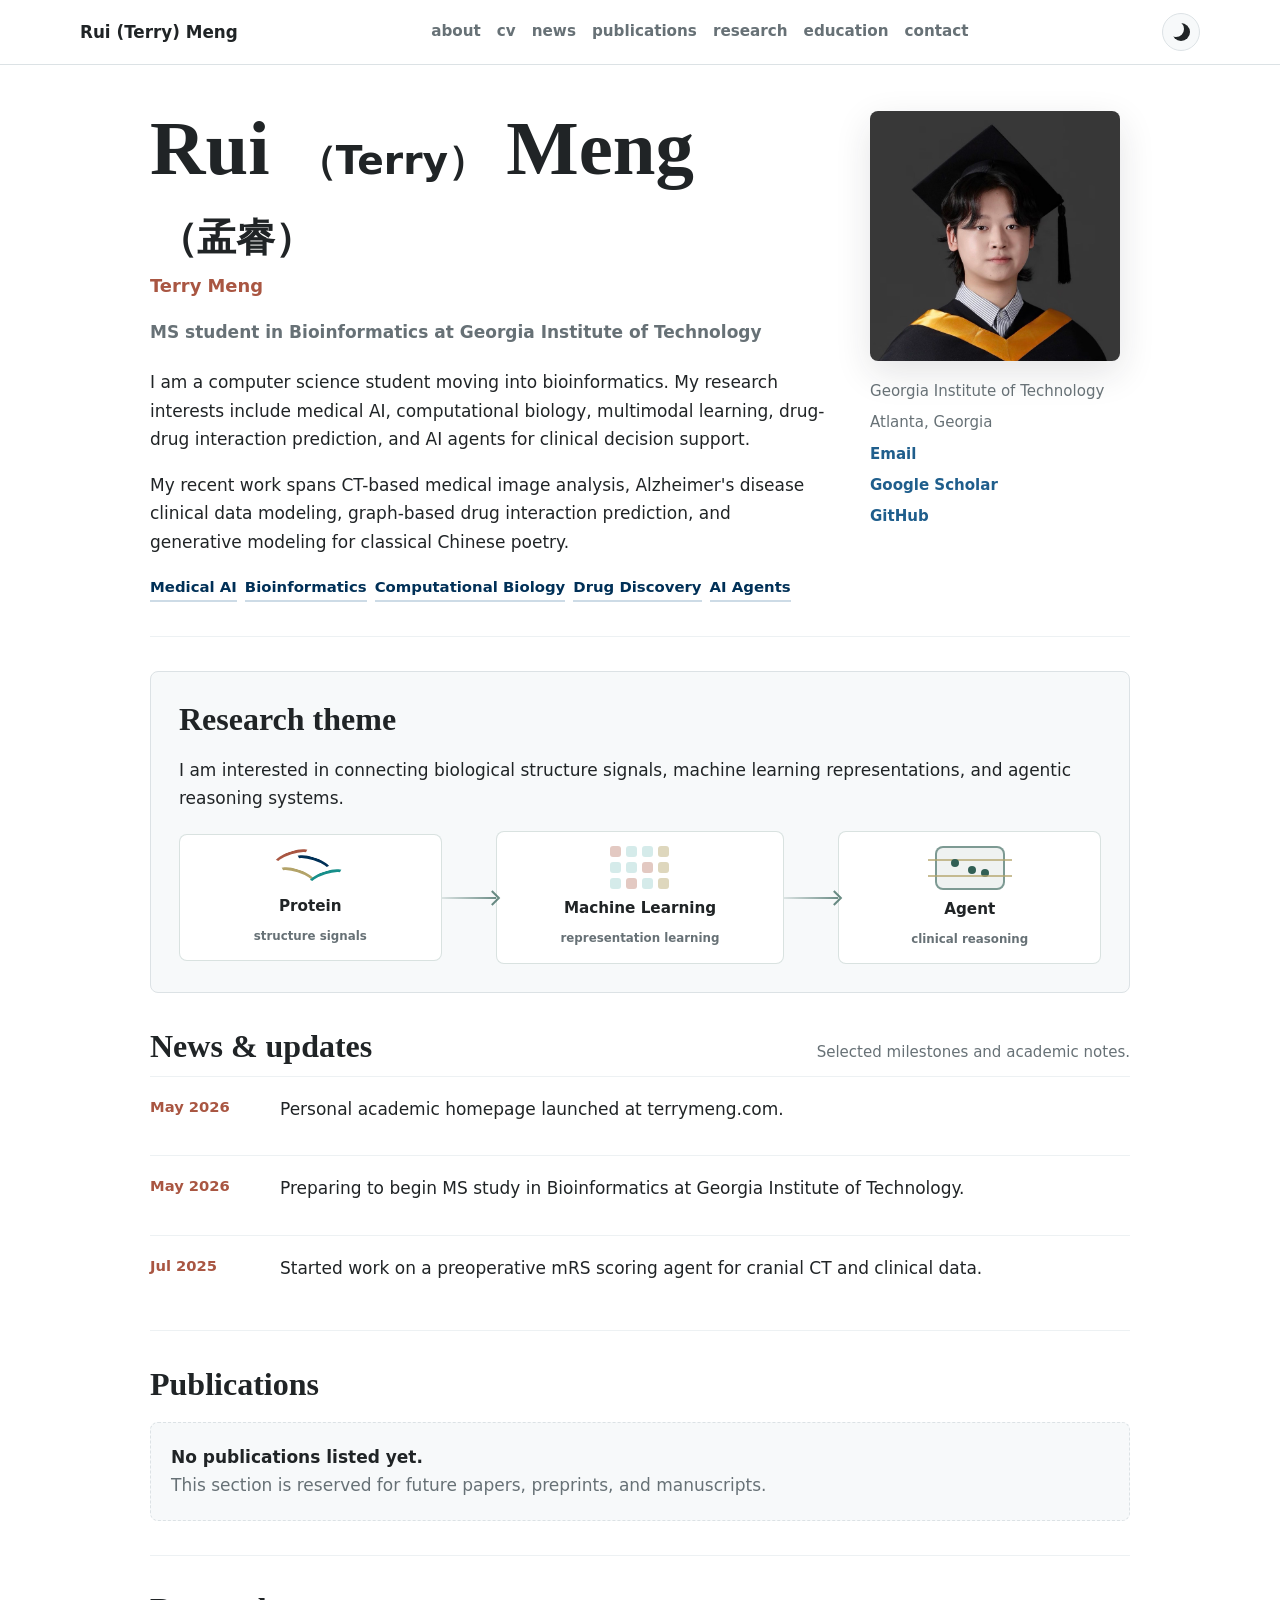
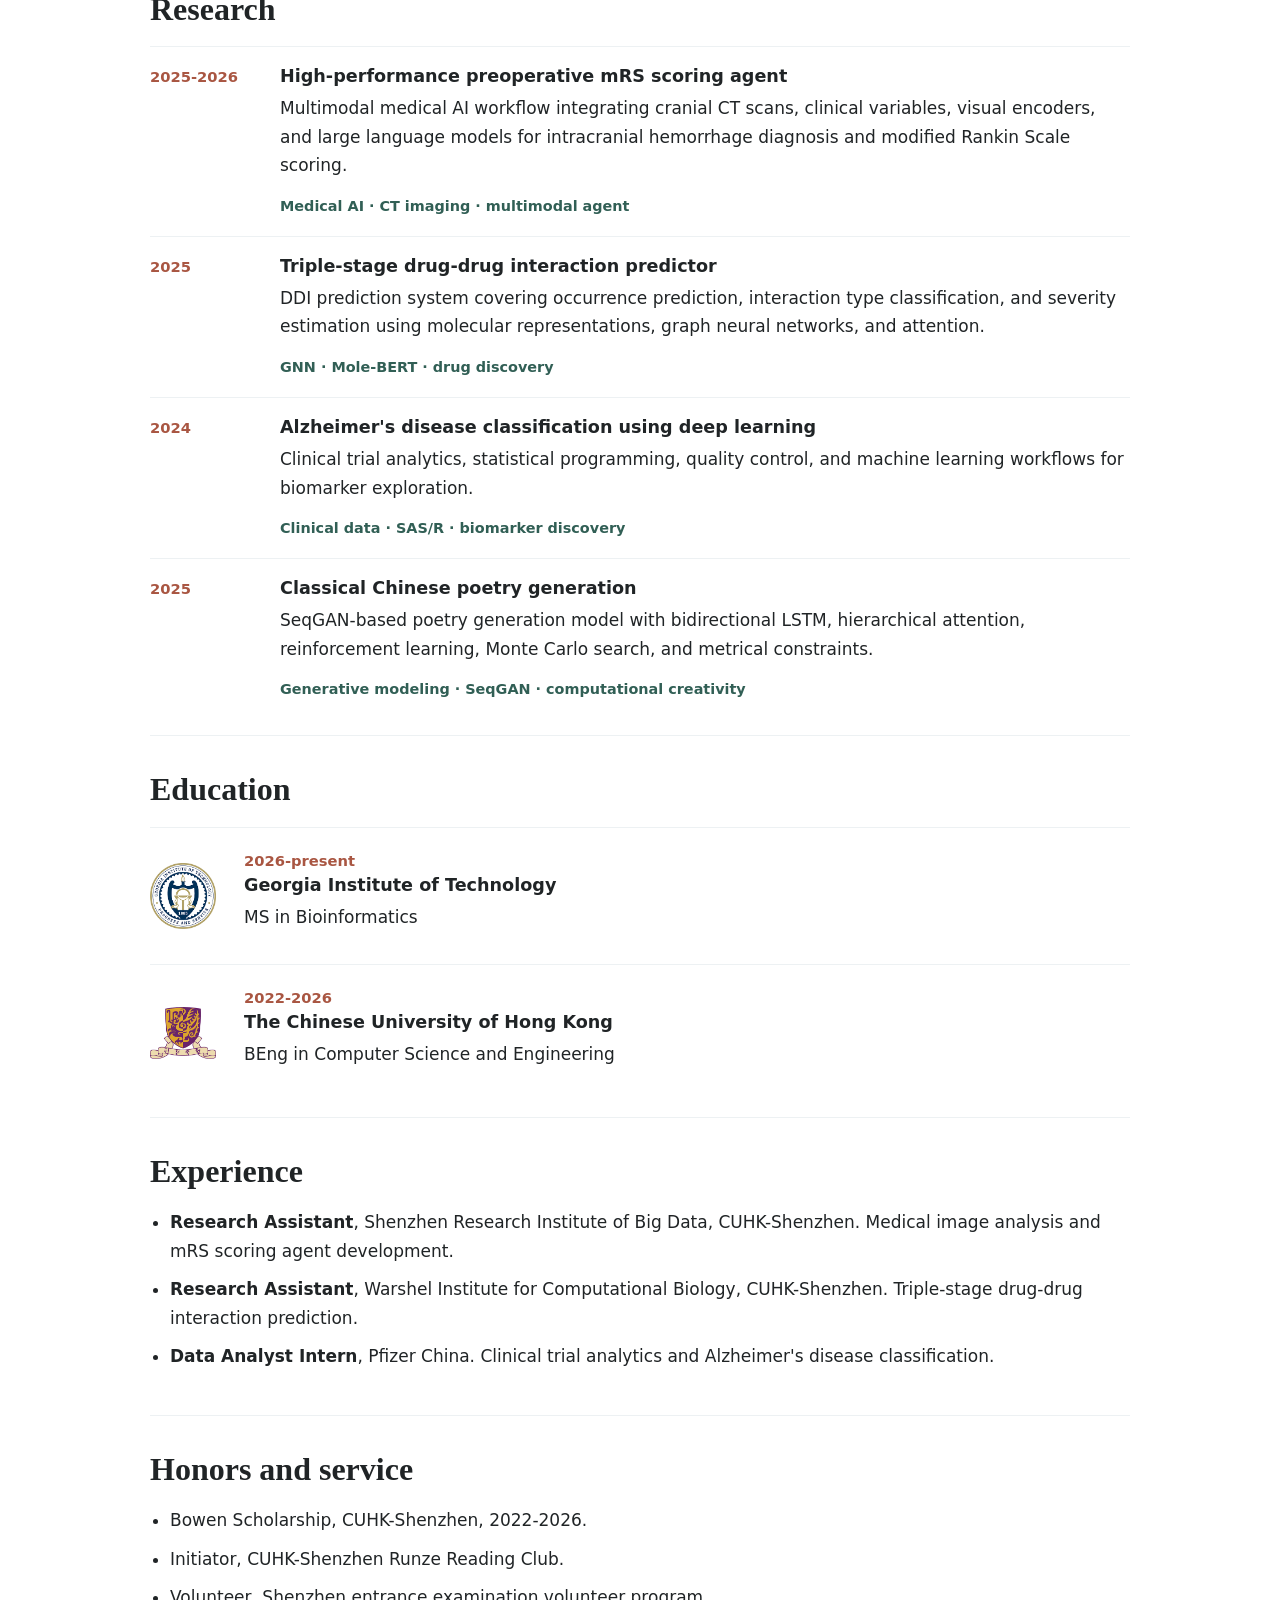
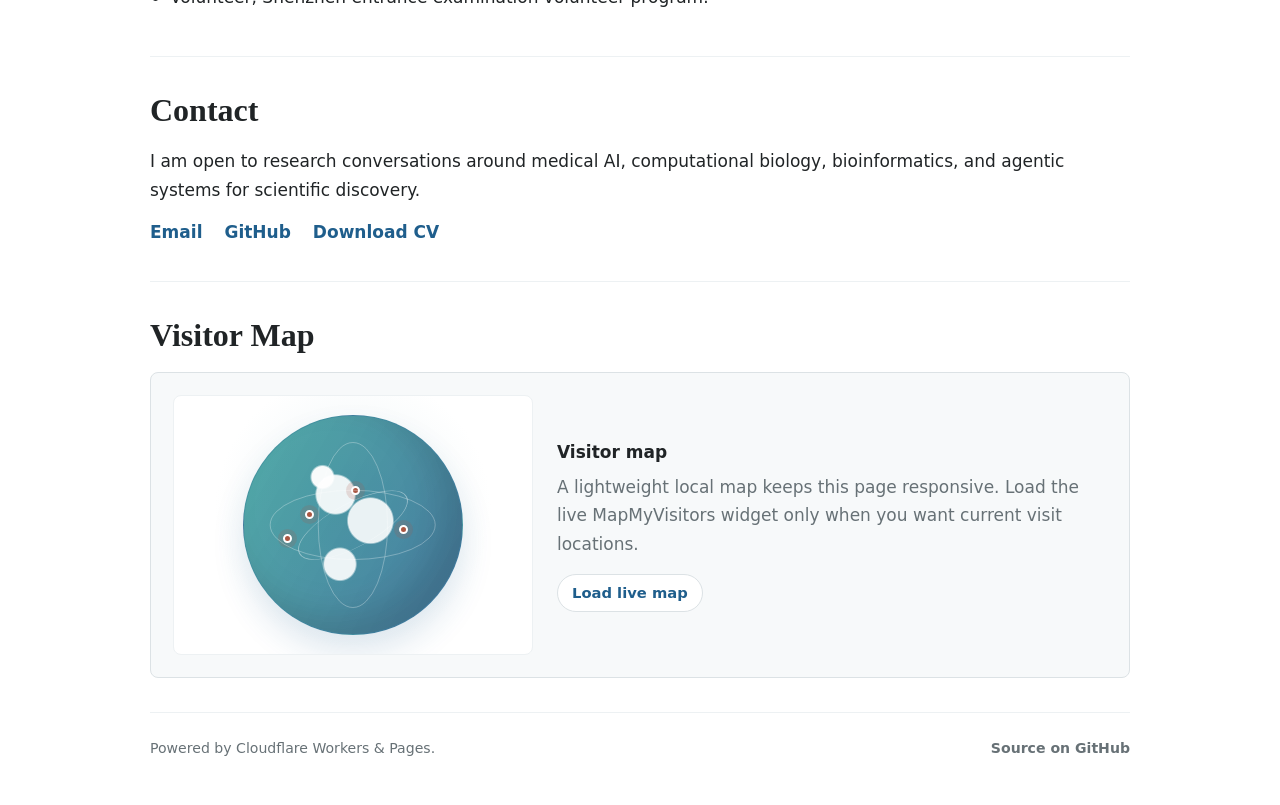
==== commit 4b4ff194: "Update homepage display name" ====
--- a/index.html
+++ b/index.html
@@ -5,15 +5,15 @@
     <meta name="viewport" content="width=device-width, initial-scale=1" />
     <meta
       name="description"
-      content="Rui Meng (Terry) is a computer science and bioinformatics student working on medical AI, computational biology, and AI agents."
+      content="Rui (Terry) Meng is a computer science and bioinformatics student working on medical AI, computational biology, and AI agents."
     />
-    <title>Rui Meng | Terry Meng</title>
+    <title>Rui (Terry) Meng</title>
     <link rel="stylesheet" href="styles.css" />
   </head>
   <body>
     <header class="site-nav">
       <div class="nav-inner">
-        <a class="nav-name" href="#about">Rui Meng</a>
+        <a class="nav-name" href="#about">Rui (Terry) Meng</a>
         <nav aria-label="Primary navigation">
           <a href="#about">about</a>
           <a href="assets/rui-meng-cv.pdf" target="_blank" rel="noreferrer">cv</a>
@@ -32,7 +32,7 @@
     <main class="page">
       <section id="about" class="intro">
         <div class="intro-copy">
-          <h1>Rui Meng <span>（孟睿）</span></h1>
+          <h1>Rui <span>（Terry）</span> Meng <span>（孟睿）</span></h1>
           <p class="subtitle">Terry Meng</p>
           <p class="role">
             MS student in Bioinformatics at Georgia Institute of Technology
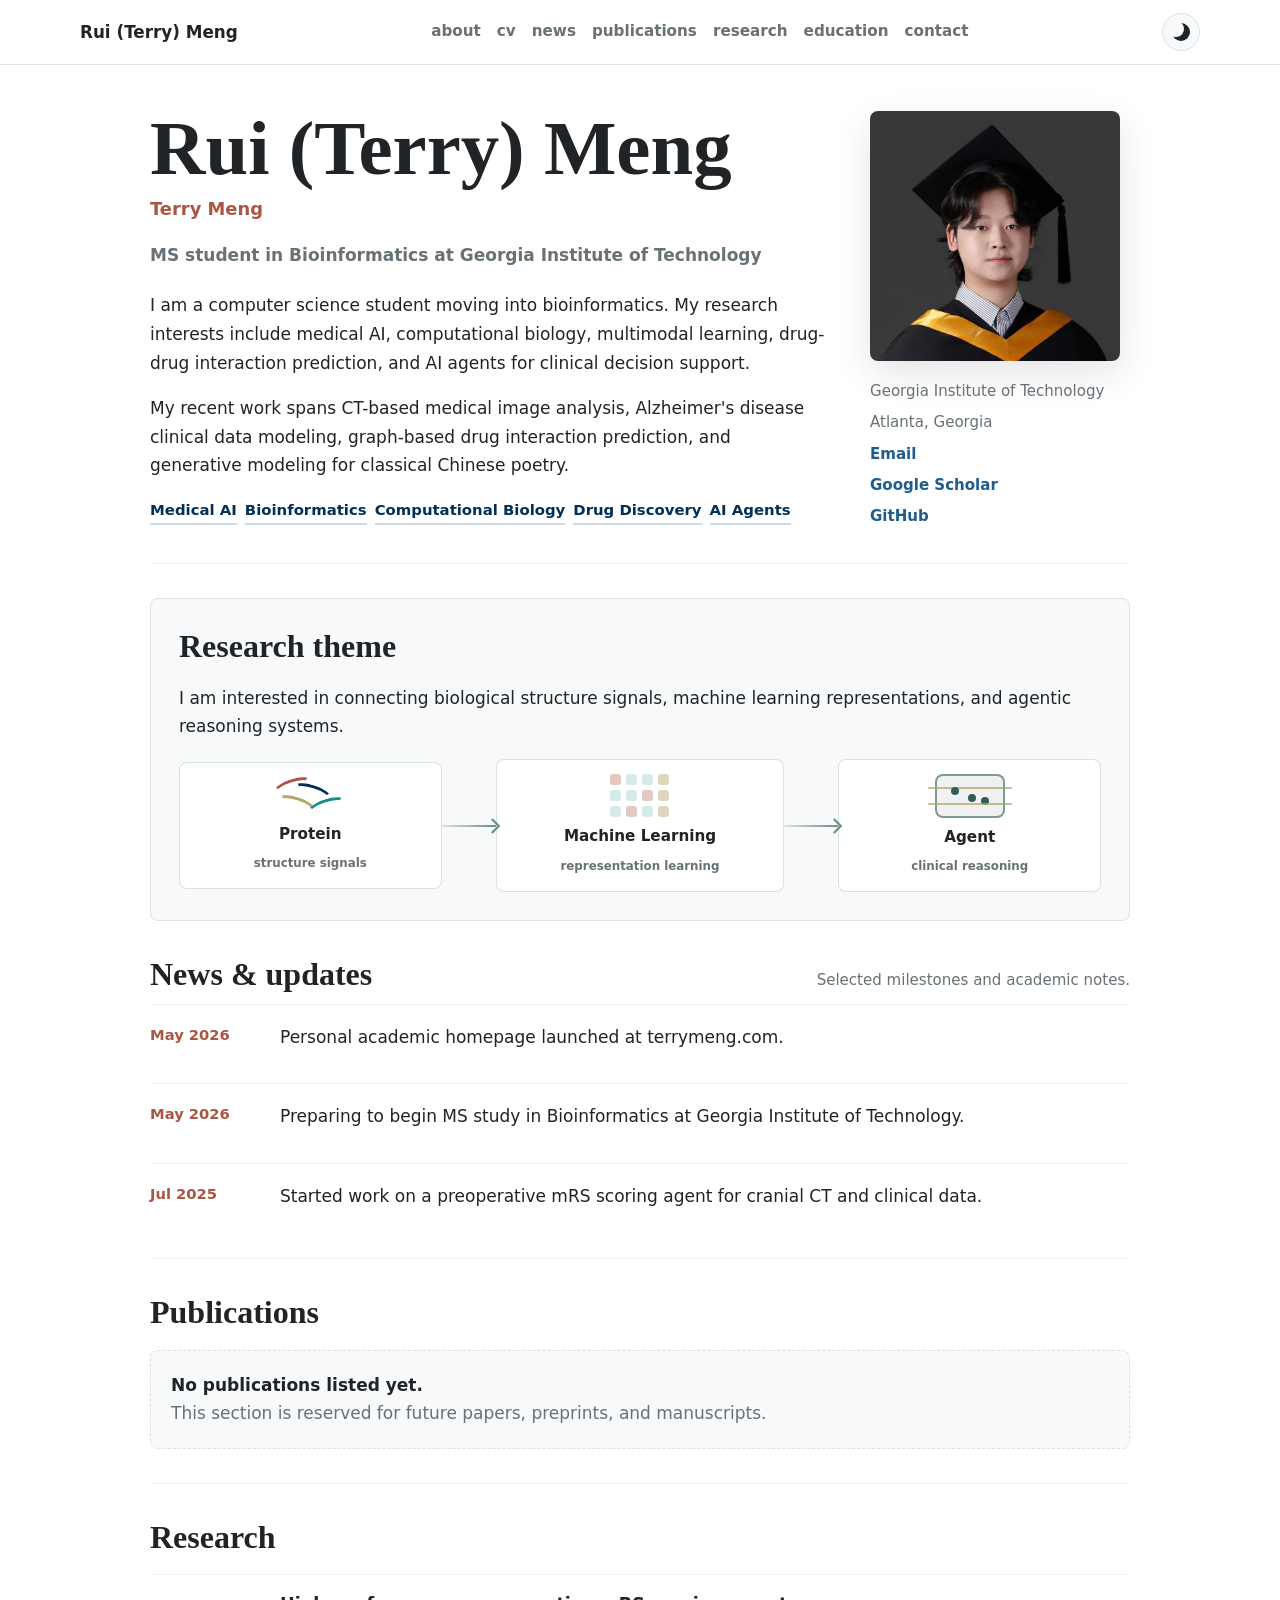
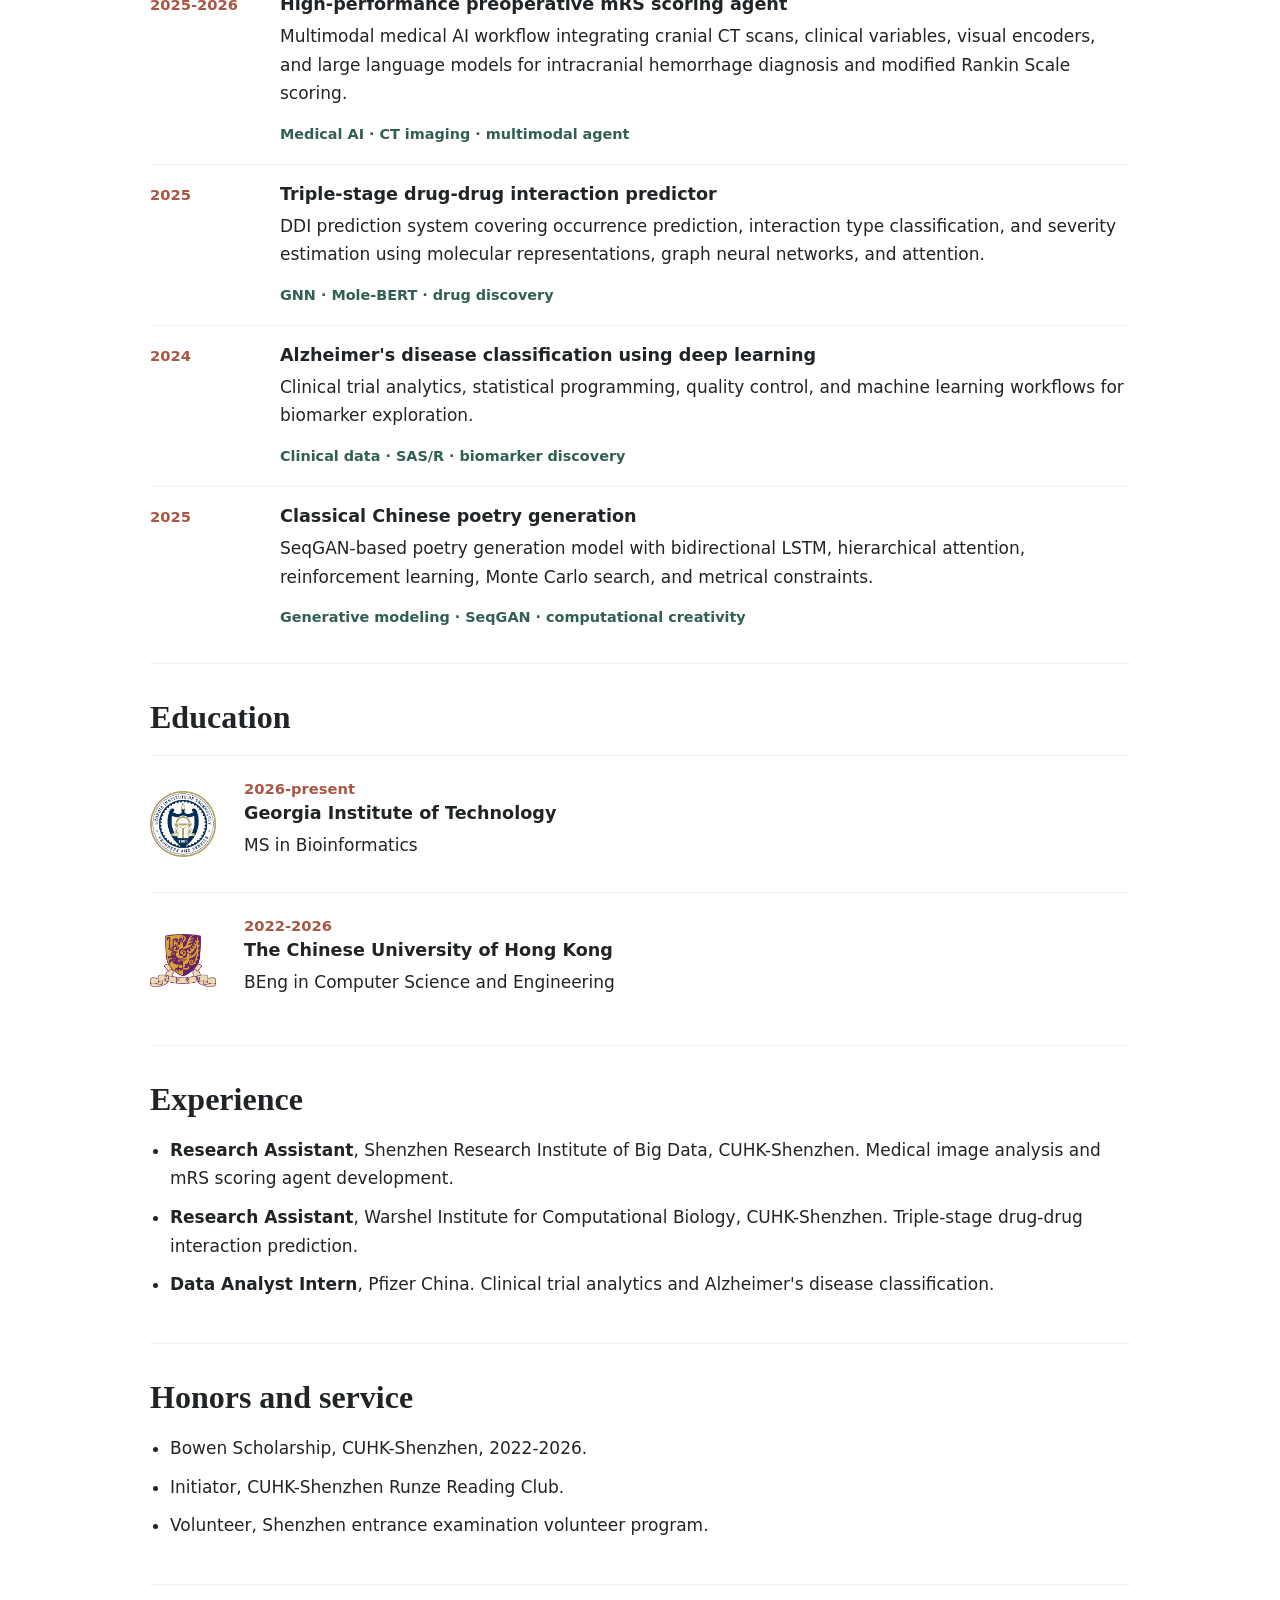
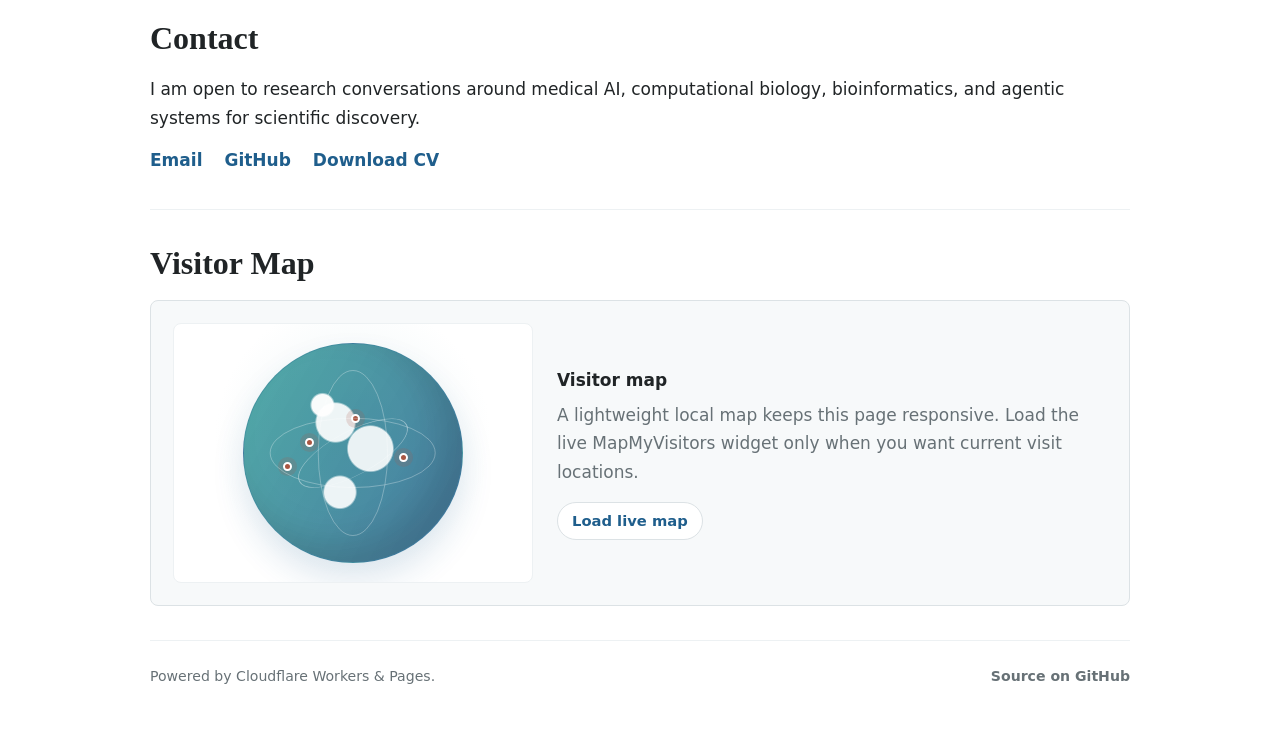
==== commit 8ba7586f: "Use English-only homepage name" ====
--- a/index.html
+++ b/index.html
@@ -32,7 +32,7 @@
     <main class="page">
       <section id="about" class="intro">
         <div class="intro-copy">
-          <h1>Rui <span>（Terry）</span> Meng <span>（孟睿）</span></h1>
+          <h1>Rui (Terry) Meng</h1>
           <p class="subtitle">Terry Meng</p>
           <p class="role">
             MS student in Bioinformatics at Georgia Institute of Technology
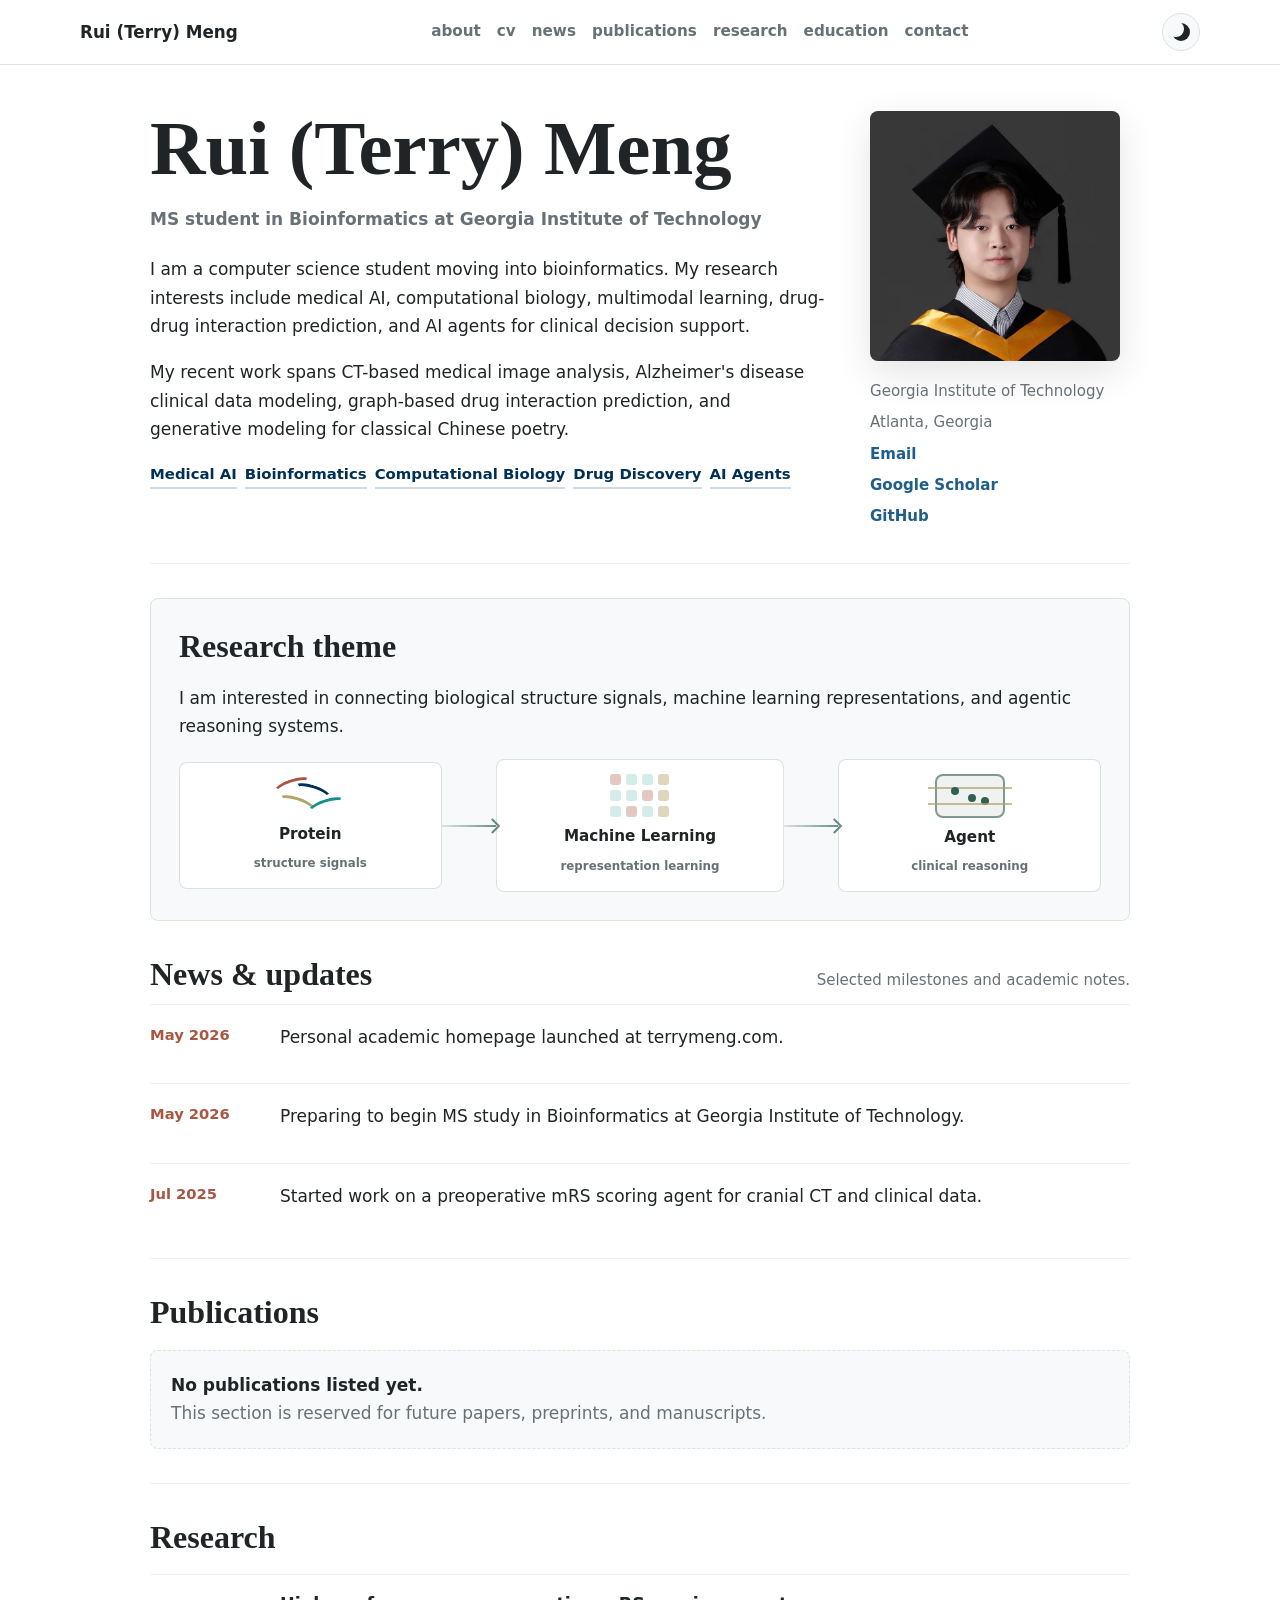
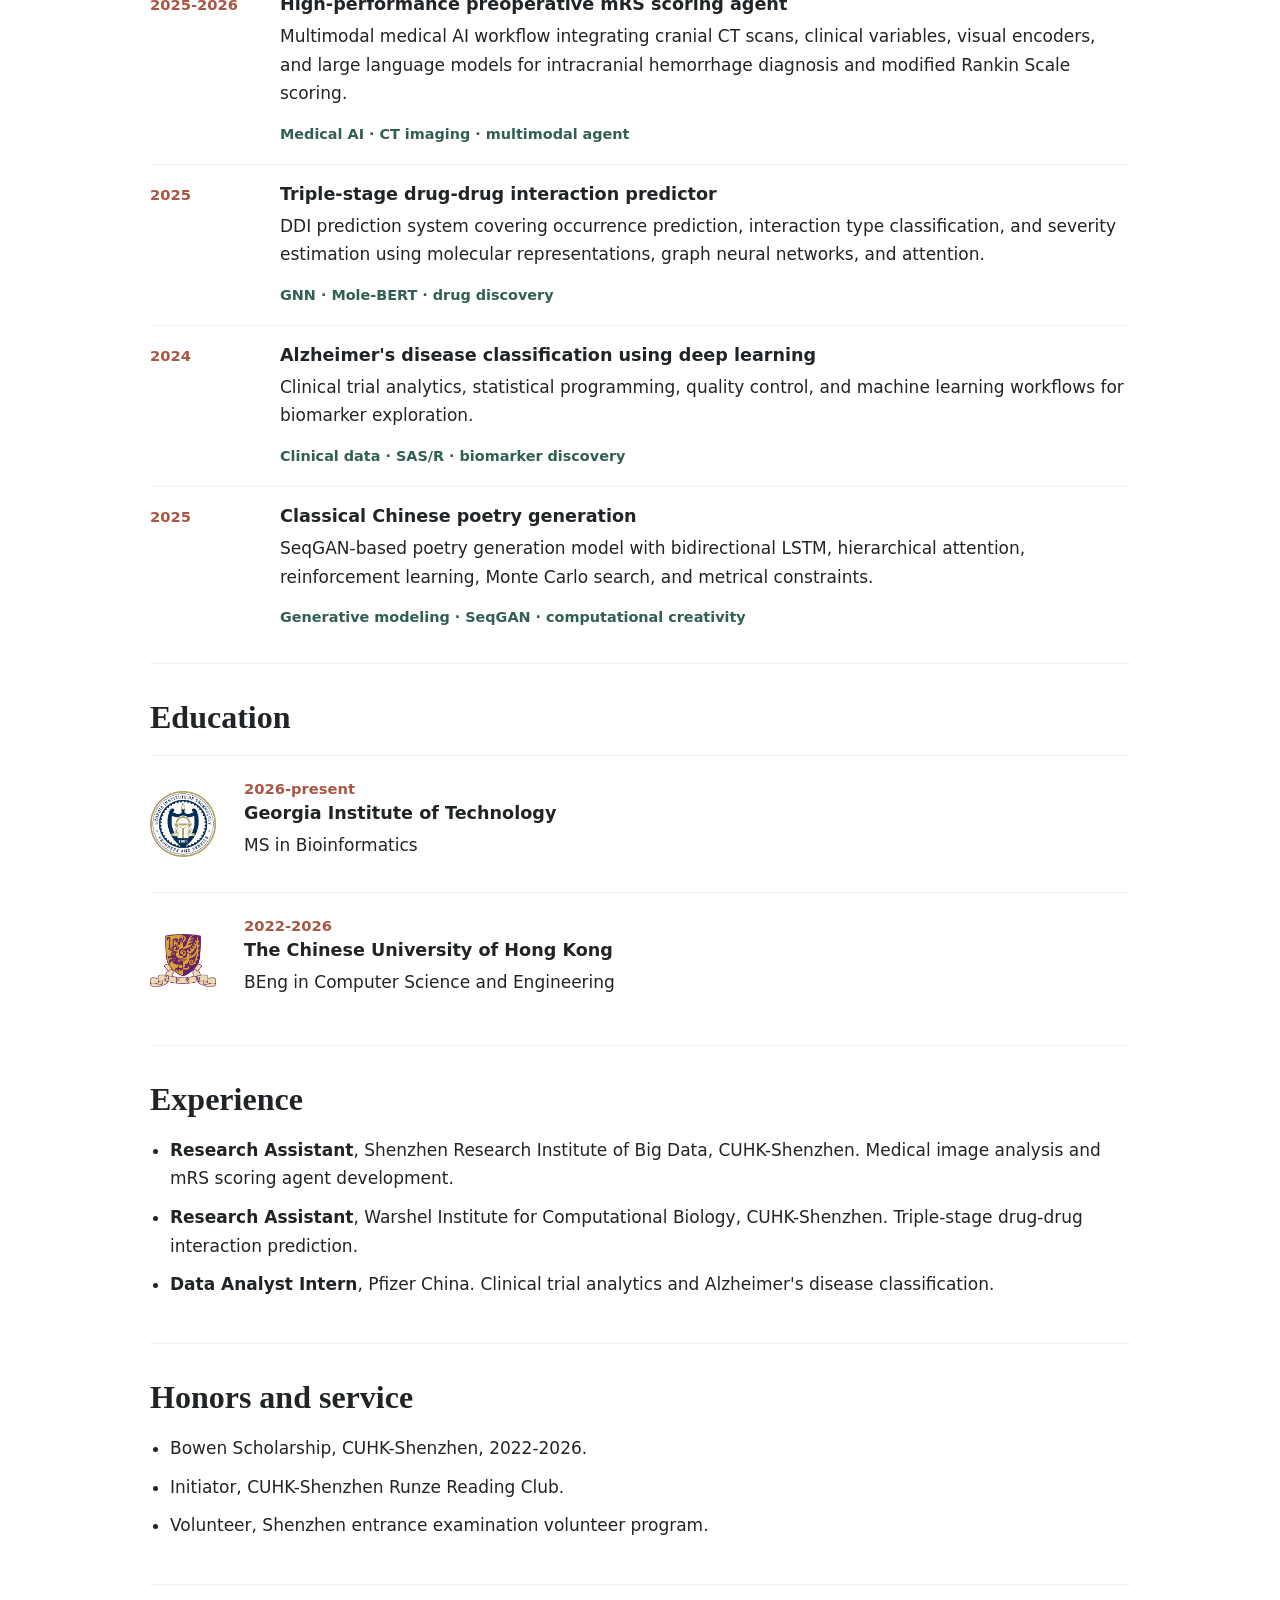
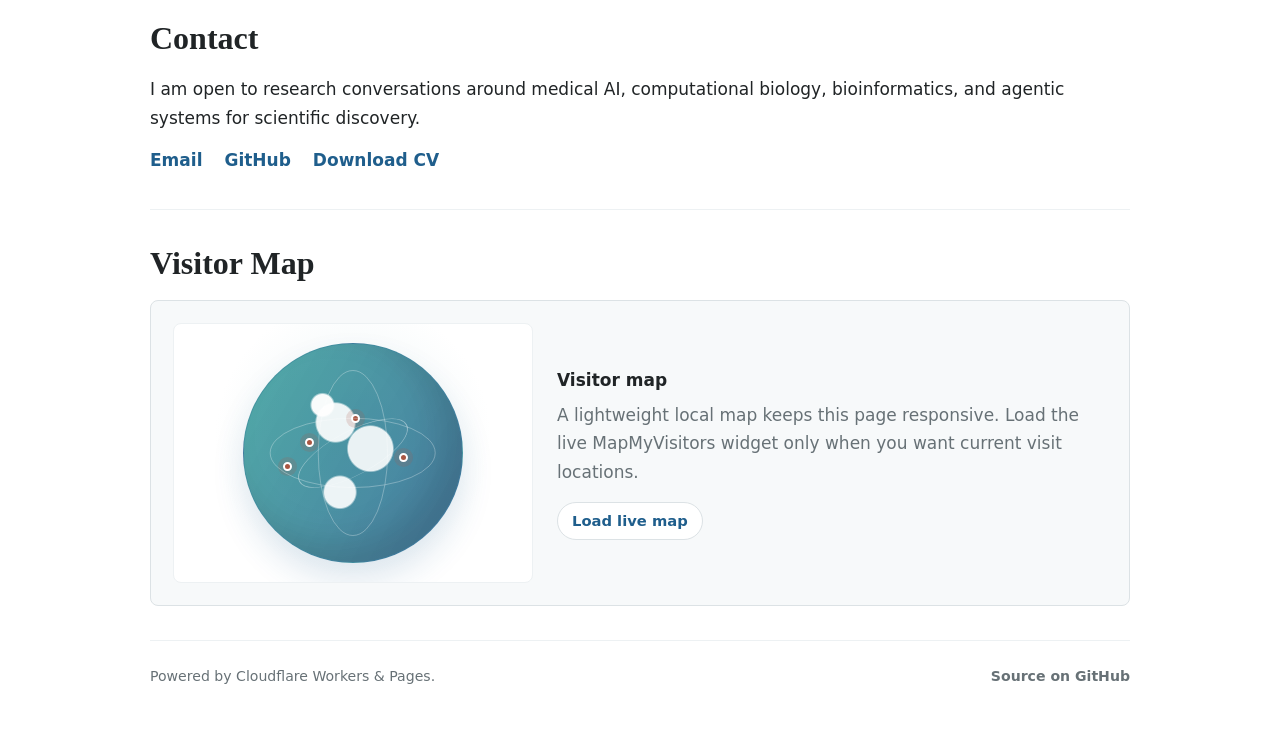
==== commit 826bbdb3: "Remove homepage subtitle name" ====
--- a/index.html
+++ b/index.html
@@ -33,7 +33,6 @@
       <section id="about" class="intro">
         <div class="intro-copy">
           <h1>Rui (Terry) Meng</h1>
-          <p class="subtitle">Terry Meng</p>
           <p class="role">
             MS student in Bioinformatics at Georgia Institute of Technology
           </p>
